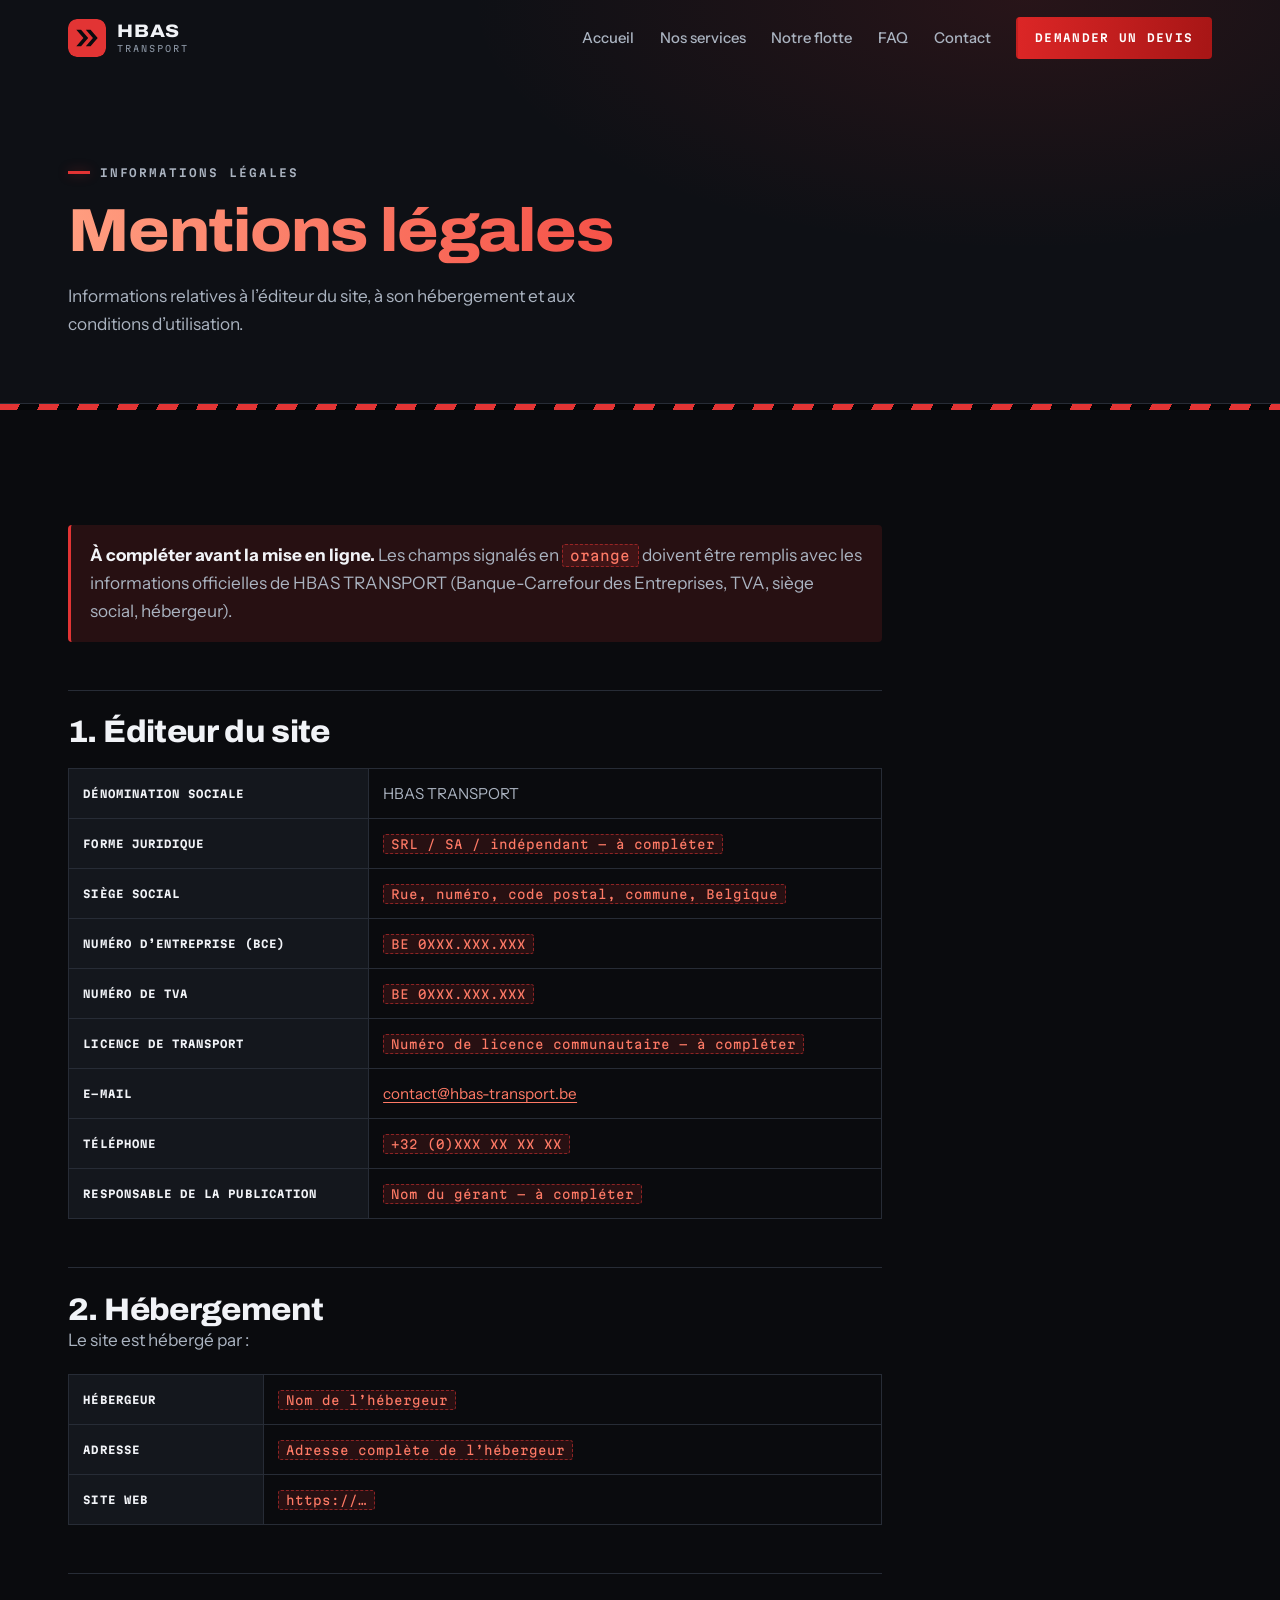
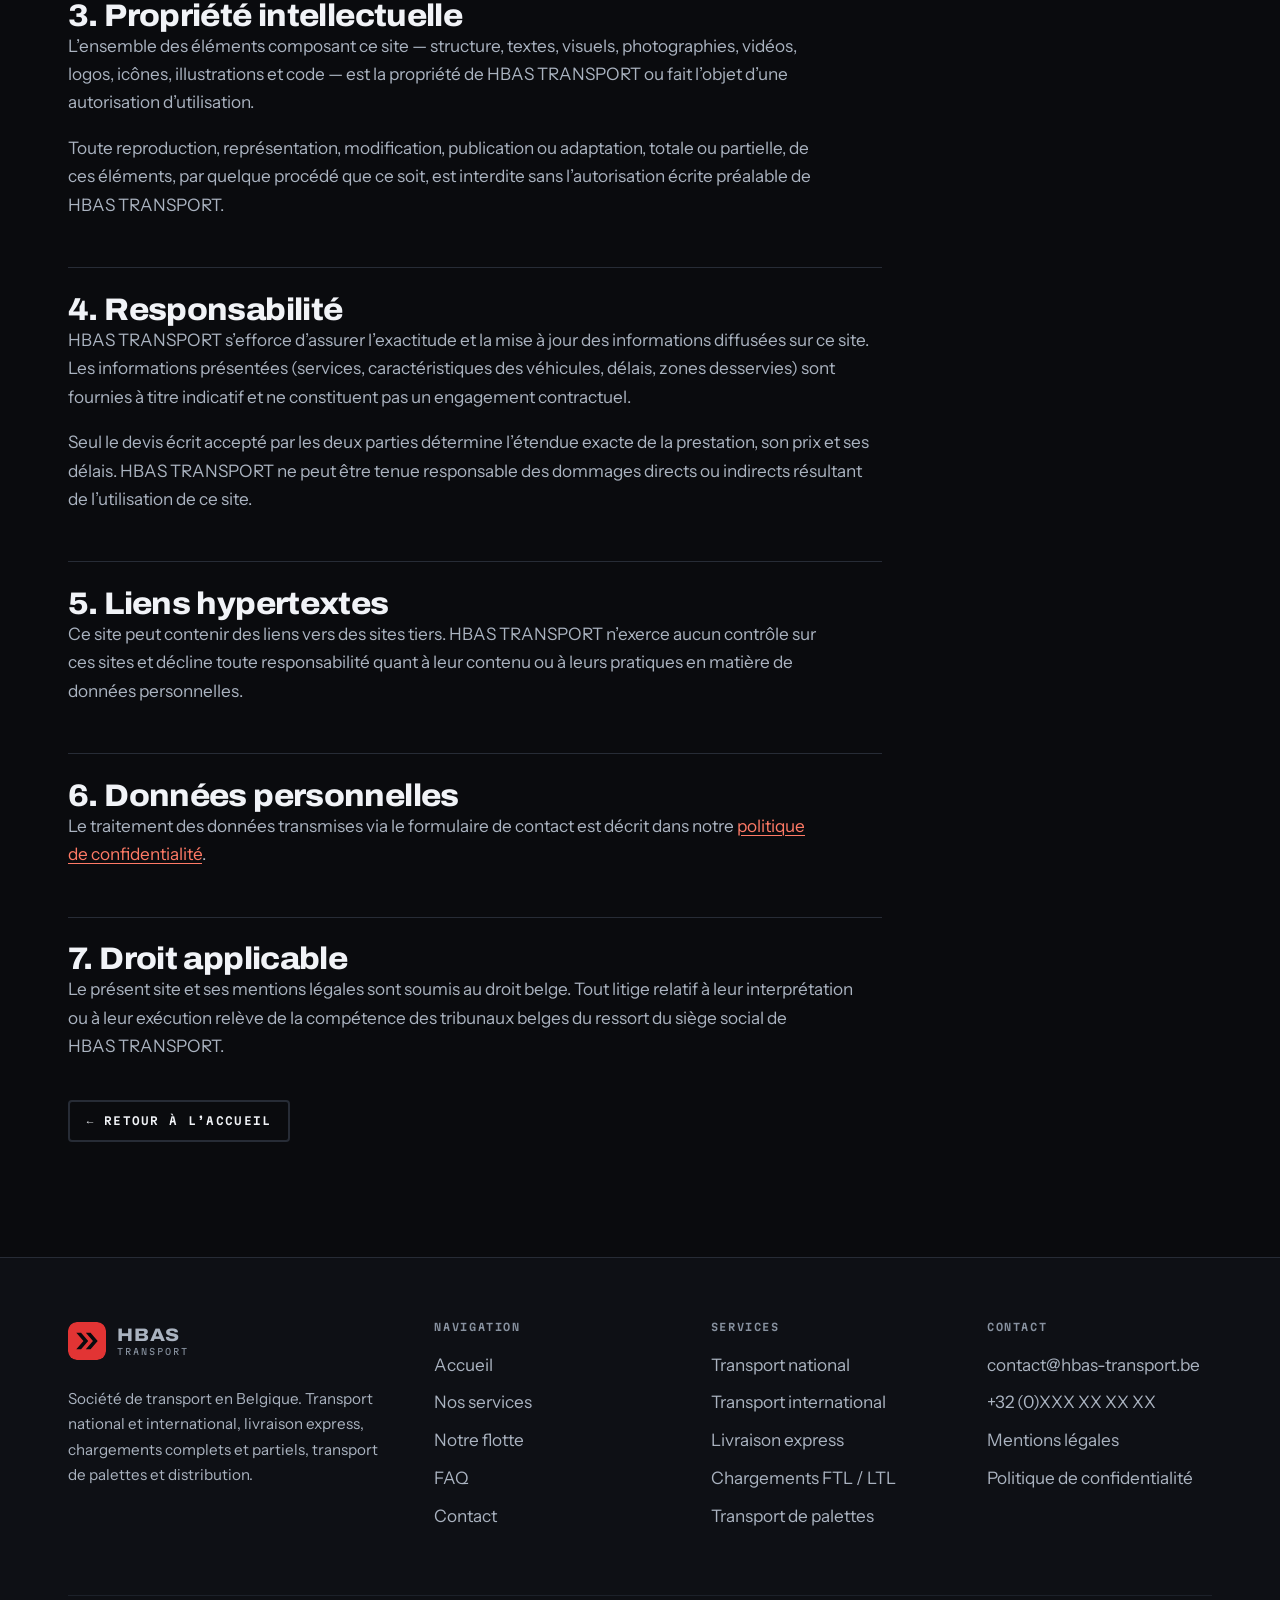
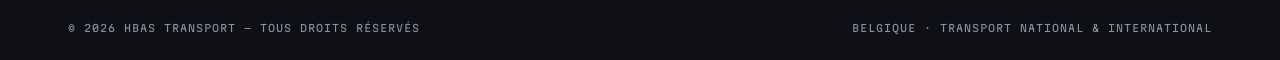
==== mentions-legales.html @ 458d953c "Passage en thème sombre avec dégradés rouges et animations enrichies Direction artistique « nuit sur" ====
<!DOCTYPE html>
<html lang="fr">
<head>
<meta charset="utf-8">
<meta name="viewport" content="width=device-width, initial-scale=1">
<title>Mentions légales — HBAS TRANSPORT</title>
<meta name="description" content="Mentions légales du site de HBAS TRANSPORT : éditeur, hébergeur, propriété intellectuelle et responsabilité.">
<meta name="robots" content="index, follow">
<link rel="canonical" href="https://www.hbas-transport.be/mentions-legales.html">
<meta name="theme-color" content="#0A0B0E">
<link rel="icon" href="assets/img/favicon.svg" type="image/svg+xml">
<link rel="preload" as="font" type="font/woff2" href="assets/fonts/archivo-latin.woff2" crossorigin>
<link rel="preload" as="font" type="font/woff2" href="assets/fonts/instrument-sans-latin.woff2" crossorigin>
<link rel="stylesheet" href="assets/css/fonts.css">
<link rel="stylesheet" href="assets/css/styles.css">
<script src="assets/js/main.js" defer></script>
</head>

<body>
<a class="skip-link" href="#main">Aller au contenu</a>

<header class="site-header is-stuck">
  <div class="shell">
    <a class="brand" href="index.html" aria-label="HBAS TRANSPORT — retour à l’accueil">
      <svg class="brand__mark" viewBox="0 0 64 64" aria-hidden="true">
        <rect width="64" height="64" rx="14" fill="#E23434"/>
        <g fill="#0A0B0E"><path d="M14 18 L26 32 L14 46 L22 46 L34 32 L22 18 Z"/><path d="M30 18 L42 32 L30 46 L38 46 L50 32 L38 18 Z"/></g>
      </svg>
      <span class="brand__txt">
        <span class="brand__name">HBAS</span>
        <span class="brand__sub">Transport</span>
      </span>
    </a>

    <button class="nav-toggle" type="button" aria-expanded="false" aria-controls="nav" aria-label="Ouvrir le menu"><span></span></button>

    <nav class="nav" id="nav" data-open="false" aria-label="Navigation principale">
      <ul class="nav__list">
        <li><a class="nav__link" href="index.html#accueil">Accueil</a></li>
        <li><a class="nav__link" href="index.html#services">Nos services</a></li>
        <li><a class="nav__link" href="index.html#flotte">Notre flotte</a></li>
        <li><a class="nav__link" href="index.html#faq">FAQ</a></li>
        <li><a class="nav__link" href="index.html#contact">Contact</a></li>
      </ul>
      <a class="btn btn--hi btn--sm" href="index.html#contact">Demander un devis</a>
    </nav>
  </div>
</header>

<main id="main">

<section class="legal-hero">
  <div class="shell">
    <p class="kicker">Informations légales</p>
    <h1 class="grad">Mentions légales</h1>
    <p>Informations relatives à l’éditeur du site, à son hébergement et aux conditions d’utilisation.</p>
  </div>
</section>

<div class="hazard hazard--thin" aria-hidden="true"></div>

<section class="section">
  <div class="shell">
    <div class="prose">

      <p class="notice">
        <strong>À compléter avant la mise en ligne.</strong> Les champs signalés en
        <span class="todo">orange</span> doivent être remplis avec les informations
        officielles de HBAS TRANSPORT (Banque-Carrefour des Entreprises, TVA, siège social,
        hébergeur).
      </p>

      <h2>1. Éditeur du site</h2>
      <table>
        <tbody>
          <tr><th>Dénomination sociale</th><td>HBAS TRANSPORT</td></tr>
          <tr><th>Forme juridique</th><td><span class="todo">SRL / SA / indépendant — à compléter</span></td></tr>
          <tr><th>Siège social</th><td><span class="todo">Rue, numéro, code postal, commune, Belgique</span></td></tr>
          <tr><th>Numéro d’entreprise (BCE)</th><td><span class="todo">BE 0XXX.XXX.XXX</span></td></tr>
          <tr><th>Numéro de TVA</th><td><span class="todo">BE 0XXX.XXX.XXX</span></td></tr>
          <tr><th>Licence de transport</th><td><span class="todo">Numéro de licence communautaire — à compléter</span></td></tr>
          <tr><th>E-mail</th><td><a href="mailto:contact@hbas-transport.be">contact@hbas-transport.be</a></td></tr>
          <tr><th>Téléphone</th><td><span class="todo">+32 (0)XXX XX XX XX</span></td></tr>
          <tr><th>Responsable de la publication</th><td><span class="todo">Nom du gérant — à compléter</span></td></tr>
        </tbody>
      </table>

      <h2>2. Hébergement</h2>
      <p>Le site est hébergé par :</p>
      <table>
        <tbody>
          <tr><th>Hébergeur</th><td><span class="todo">Nom de l’hébergeur</span></td></tr>
          <tr><th>Adresse</th><td><span class="todo">Adresse complète de l’hébergeur</span></td></tr>
          <tr><th>Site web</th><td><span class="todo">https://…</span></td></tr>
        </tbody>
      </table>

      <h2>3. Propriété intellectuelle</h2>
      <p>
        L’ensemble des éléments composant ce site — structure, textes, visuels, photographies,
        vidéos, logos, icônes, illustrations et code — est la propriété de HBAS TRANSPORT
        ou fait l’objet d’une autorisation d’utilisation.
      </p>
      <p>
        Toute reproduction, représentation, modification, publication ou adaptation, totale ou
        partielle, de ces éléments, par quelque procédé que ce soit, est interdite sans
        l’autorisation écrite préalable de HBAS TRANSPORT.
      </p>

      <h2>4. Responsabilité</h2>
      <p>
        HBAS TRANSPORT s’efforce d’assurer l’exactitude et la mise à jour des informations
        diffusées sur ce site. Les informations présentées (services, caractéristiques des
        véhicules, délais, zones desservies) sont fournies à titre indicatif et ne constituent
        pas un engagement contractuel.
      </p>
      <p>
        Seul le devis écrit accepté par les deux parties détermine l’étendue exacte de la
        prestation, son prix et ses délais. HBAS TRANSPORT ne peut être tenue responsable
        des dommages directs ou indirects résultant de l’utilisation de ce site.
      </p>

      <h2>5. Liens hypertextes</h2>
      <p>
        Ce site peut contenir des liens vers des sites tiers. HBAS TRANSPORT n’exerce aucun
        contrôle sur ces sites et décline toute responsabilité quant à leur contenu ou à leurs
        pratiques en matière de données personnelles.
      </p>

      <h2>6. Données personnelles</h2>
      <p>
        Le traitement des données transmises via le formulaire de contact est décrit dans notre
        <a href="politique-confidentialite.html">politique de confidentialité</a>.
      </p>

      <h2>7. Droit applicable</h2>
      <p>
        Le présent site et ses mentions légales sont soumis au droit belge. Tout litige relatif
        à leur interprétation ou à leur exécution relève de la compétence des tribunaux belges
        du ressort du siège social de HBAS TRANSPORT.
      </p>

      <p style="margin-top:2.5rem">
        <a class="btn btn--ghost btn--sm" href="index.html">← Retour à l’accueil</a>
      </p>

    </div>
  </div>
</section>

</main>

<footer class="site-footer">
  <div class="shell">
    <div class="footer-grid">
      <div class="footer__about">
        <a class="brand" href="index.html" aria-label="HBAS TRANSPORT — retour à l’accueil">
          <svg class="brand__mark" viewBox="0 0 64 64" aria-hidden="true">
            <rect width="64" height="64" rx="14" fill="#E23434"/>
            <g fill="#0A0B0E"><path d="M14 18 L26 32 L14 46 L22 46 L34 32 L22 18 Z"/><path d="M30 18 L42 32 L30 46 L38 46 L50 32 L38 18 Z"/></g>
          </svg>
          <span class="brand__txt"><span class="brand__name">HBAS</span><span class="brand__sub">Transport</span></span>
        </a>
        <p>Société de transport en Belgique. Transport national et international, livraison express, chargements complets et partiels, transport de palettes et distribution.</p>
      </div>
      <nav aria-label="Navigation du site">
        <h3>Navigation</h3>
        <ul>
          <li><a href="index.html#accueil">Accueil</a></li>
          <li><a href="index.html#services">Nos services</a></li>
          <li><a href="index.html#flotte">Notre flotte</a></li>
          <li><a href="index.html#faq">FAQ</a></li>
          <li><a href="index.html#contact">Contact</a></li>
        </ul>
      </nav>
      <nav aria-label="Nos services">
        <h3>Services</h3>
        <ul>
          <li><a href="index.html#services">Transport national</a></li>
          <li><a href="index.html#services">Transport international</a></li>
          <li><a href="index.html#services">Livraison express</a></li>
          <li><a href="index.html#services">Chargements FTL / LTL</a></li>
          <li><a href="index.html#services">Transport de palettes</a></li>
        </ul>
      </nav>
      <div>
        <h3>Contact</h3>
        <ul>
          <li><a href="mailto:contact@hbas-transport.be">contact@hbas-transport.be</a></li>
          <li><a href="tel:+32000000000">+32 (0)XXX XX XX XX</a></li>
          <li><a href="mentions-legales.html">Mentions légales</a></li>
          <li><a href="politique-confidentialite.html">Politique de confidentialité</a></li>
        </ul>
      </div>
    </div>
    <div class="footer-bottom">
      <span>© <span data-year>2026</span> HBAS TRANSPORT — Tous droits réservés</span>
      <span>Belgique · Transport national &amp; international</span>
    </div>
  </div>
</footer>

<button class="to-top" type="button" aria-label="Revenir en haut de la page">
  <svg viewBox="0 0 24 24" fill="none" stroke="currentColor" stroke-width="2.4" stroke-linecap="round" stroke-linejoin="round" aria-hidden="true"><path d="M12 19V5M6 11l6-6 6 6"/></svg>
</button>

</body>
</html>
---- assets/css/fonts.css ----
/* =====================================================================
   HBAS TRANSPORT — Polices auto-hébergées
   Archivo, Instrument Sans et Martian Mono (SIL Open Font License 1.1).
   Auto-hébergées plutôt que servies par le CDN Google Fonts :
   meilleure performance (aucune requête tierce) et conformité RGPD
   (aucune adresse IP de visiteur transmise à un tiers).
   Sous-ensembles : latin + latin-ext.
   ===================================================================== */

/* Archivo — latin-ext */
@font-face {
  font-family: 'Archivo';
  font-style: normal;
  font-weight: 400 900;
  font-stretch: 62% 125%;
  font-display: swap;
  src: url(../fonts/archivo-latin-ext.woff2) format('woff2');
  unicode-range: U+0100-02BA, U+02BD-02C5, U+02C7-02CC, U+02CE-02D7, U+02DD-02FF, U+0304, U+0308, U+0329, U+1D00-1DBF, U+1E00-1E9F, U+1EF2-1EFF, U+2020, U+20A0-20AB, U+20AD-20C0, U+2113, U+2C60-2C7F, U+A720-A7FF;
}

/* Archivo — latin */
@font-face {
  font-family: 'Archivo';
  font-style: normal;
  font-weight: 400 900;
  font-stretch: 62% 125%;
  font-display: swap;
  src: url(../fonts/archivo-latin.woff2) format('woff2');
  unicode-range: U+0000-00FF, U+0131, U+0152-0153, U+02BB-02BC, U+02C6, U+02DA, U+02DC, U+0304, U+0308, U+0329, U+2000-206F, U+20AC, U+2122, U+2191, U+2193, U+2212, U+2215, U+FEFF, U+FFFD;
}

/* Instrument Sans — latin-ext */
@font-face {
  font-family: 'Instrument Sans';
  font-style: normal;
  font-weight: 400 700;
  font-stretch: 100%;
  font-display: swap;
  src: url(../fonts/instrument-sans-latin-ext.woff2) format('woff2');
  unicode-range: U+0100-02BA, U+02BD-02C5, U+02C7-02CC, U+02CE-02D7, U+02DD-02FF, U+0304, U+0308, U+0329, U+1D00-1DBF, U+1E00-1E9F, U+1EF2-1EFF, U+2020, U+20A0-20AB, U+20AD-20C0, U+2113, U+2C60-2C7F, U+A720-A7FF;
}

/* Instrument Sans — latin */
@font-face {
  font-family: 'Instrument Sans';
  font-style: normal;
  font-weight: 400 700;
  font-stretch: 100%;
  font-display: swap;
  src: url(../fonts/instrument-sans-latin.woff2) format('woff2');
  unicode-range: U+0000-00FF, U+0131, U+0152-0153, U+02BB-02BC, U+02C6, U+02DA, U+02DC, U+0304, U+0308, U+0329, U+2000-206F, U+20AC, U+2122, U+2191, U+2193, U+2212, U+2215, U+FEFF, U+FFFD;
}

/* Martian Mono — latin-ext */
@font-face {
  font-family: 'Martian Mono';
  font-style: normal;
  font-weight: 400 700;
  font-stretch: 100%;
  font-display: swap;
  src: url(../fonts/martian-mono-latin-ext.woff2) format('woff2');
  unicode-range: U+0100-02BA, U+02BD-02C5, U+02C7-02CC, U+02CE-02D7, U+02DD-02FF, U+0304, U+0308, U+0329, U+1D00-1DBF, U+1E00-1E9F, U+1EF2-1EFF, U+2020, U+20A0-20AB, U+20AD-20C0, U+2113, U+2C60-2C7F, U+A720-A7FF;
}

/* Martian Mono — latin */
@font-face {
  font-family: 'Martian Mono';
  font-style: normal;
  font-weight: 400 700;
  font-stretch: 100%;
  font-display: swap;
  src: url(../fonts/martian-mono-latin.woff2) format('woff2');
  unicode-range: U+0000-00FF, U+0131, U+0152-0153, U+02BB-02BC, U+02C6, U+02DA, U+02DC, U+0304, U+0308, U+0329, U+2000-206F, U+20AC, U+2122, U+2191, U+2193, U+2212, U+2215, U+FEFF, U+FFFD;
}
---- assets/css/styles.css ----
/* =====================================================================
   HBAS TRANSPORT — Feuille de style principale
   Direction artistique : « nuit sur l'autoroute ».
   Asphalte profond, dégradés rouges de feux arrière, chevrons de marquage
   (ECE-70) comme motif signature, halos discrets.
   ===================================================================== */

/* ---------------------------------------------------------------
   1. Tokens
   --------------------------------------------------------------- */
:root {
  color-scheme: dark;

  /* Surfaces — du plus profond au plus élevé */
  --deep:      #050608;   /* bandeaux les plus sombres (ticker, processus) */
  --bg:        #0A0B0E;   /* fond de page */
  --bg-alt:    #0E1015;   /* section alternée */
  --surface:   #14171D;   /* cartes */
  --surface-2: #1B1F27;   /* survol / élévation */

  /* Traits */
  --line:   #272C36;
  --line-2: #1C212A;

  /* Texte — vérifié ≥ 4,5:1 sur toutes les surfaces ci-dessus */
  --txt:   #F1F3F7;
  --txt-2: #AAB3C0;
  --txt-3: #8892A0;

  /* Rouge — accent principal */
  --red:      #E23434;   /* surfaces et graphismes */
  --red-lt:   #FF7A66;   /* variante lisible pour le texte sur fond sombre */
  --red-dp:   #8E1414;   /* extrémité sombre des dégradés */
  --red-soft: rgba(226, 52, 52, .13);
  --red-glow: rgba(226, 52, 52, .35);
  --ok:       #34D399;

  /* Dégradé signature — pour du TEXTE sur fond sombre.
     Chaque teinte reste ≥ 4,5:1 sur --bg, --bg-alt et --surface. */
  --grad: linear-gradient(96deg, #FF9E80 0%, #F4463F 38%, #E23434 62%, #FF6A50 100%);
  /* Dégradé de SURFACE — pour un libellé blanc posé dessus.
     Volontairement plus sombre : du blanc sur #FF9E80 ne dépasserait pas 2:1. */
  --grad-fill: linear-gradient(96deg, #DC2626 0%, #A81616 55%, #C42020 100%);
  --grad-line: linear-gradient(90deg, transparent, var(--red), transparent);

  /* Typographie */
  --display: "Archivo", "Arial Narrow", "Helvetica Neue", sans-serif;
  --body:    "Instrument Sans", "Segoe UI", Helvetica, Arial, sans-serif;
  --mono:    "Martian Mono", ui-monospace, "SFMono-Regular", Menlo, monospace;

  /* Rythme */
  --gutter: clamp(1.15rem, 4vw, 3rem);
  --maxw:   1240px;
  --radius: 4px;
  --radius-lg: 10px;

  /* Ombres — en thème sombre, l'ombre porte moins que le halo */
  --shadow-sm: 0 1px 2px rgba(0,0,0,.5), 0 2px 10px rgba(0,0,0,.35);
  --shadow-md: 0 2px 6px rgba(0,0,0,.55), 0 14px 36px rgba(0,0,0,.45);
  --shadow-lg: 0 6px 14px rgba(0,0,0,.6), 0 30px 70px rgba(0,0,0,.55);
  --glow:      0 0 0 1px rgba(226,52,52,.35), 0 10px 40px -8px var(--red-glow);

  /* Motion */
  --ease: cubic-bezier(.22,.61,.36,1);
  --ease-out: cubic-bezier(.16,1,.3,1);

  /* Échelle z-index */
  --z-header: 100;
  --z-top: 90;
  --z-skip: 200;
}

/* ---------------------------------------------------------------
   2. Reset & base
   --------------------------------------------------------------- */
*, *::before, *::after { box-sizing: border-box; }

html {
  -webkit-text-size-adjust: 100%;
  scroll-behavior: smooth;
  scroll-padding-top: 92px;
}

body {
  margin: 0;
  background: var(--bg);
  color: var(--txt);
  font-family: var(--body);
  font-size: clamp(1rem, .96rem + .2vw, 1.075rem);
  line-height: 1.65;
  font-optical-sizing: auto;
  -webkit-font-smoothing: antialiased;
  text-rendering: optimizeLegibility;
  overflow-x: hidden;
}

img, svg, video { max-width: 100%; display: block; }
button, input, select, textarea { font: inherit; color: inherit; }

h1, h2, h3, h4 {
  font-family: var(--display);
  font-weight: 800;
  line-height: 1.03;
  letter-spacing: -.02em;
  margin: 0;
  text-wrap: balance;
}

p { margin: 0 0 1em; text-wrap: pretty; }
p:last-child { margin-bottom: 0; }

a { color: var(--red-lt); text-decoration-thickness: 1px; text-underline-offset: 3px; }
a:hover { color: #FFA694; }

::selection { background: var(--red); color: #fff; }

:focus-visible {
  outline: 3px solid var(--red-lt);
  outline-offset: 3px;
  border-radius: 2px;
}

.skip-link {
  position: absolute; left: 50%; top: 0; transform: translate(-50%, -110%);
  z-index: var(--z-skip); background: #B01818; color: #fff;
  padding: .7rem 1.2rem; border-radius: 0 0 var(--radius) var(--radius);
  font-family: var(--mono); font-size: .72rem; letter-spacing: .1em; text-transform: uppercase;
  text-decoration: none; transition: transform .2s var(--ease);
}
.skip-link:focus { transform: translate(-50%, 0); color: #fff; }

/* ---------------------------------------------------------------
   3. Texte en dégradé rouge
   Le repli `color` s'applique si `background-clip: text` n'est pas
   supporté — le texte reste alors lisible en rouge plein.
   --------------------------------------------------------------- */
.grad { color: var(--red-lt); }

@supports ((-webkit-background-clip: text) or (background-clip: text)) {
  .grad {
    /* 145 % : assez large pour que le balayage anime, assez serré pour que
       la transition pêche → rouge se lise dans un seul titre. */
    background-image: var(--grad);
    background-size: 145% 100%;
    background-position: 0% 0;
    -webkit-background-clip: text;
            background-clip: text;
    color: transparent;
    -webkit-text-fill-color: transparent;
    /* évite que les jambages soient rognés par le masque */
    padding-bottom: .06em;
  }
}

/* Un seul élément anime son dégradé par vue : le titre du bandeau. */
@keyframes gradSweep {
  0%   { background-position: 0% 0; }
  100% { background-position: 100% 0; }
}

/* ---------------------------------------------------------------
   4. Primitives de mise en page
   --------------------------------------------------------------- */
.shell {
  width: 100%;
  max-width: var(--maxw);
  margin-inline: auto;
  padding-inline: var(--gutter);
}

/* `overflow-x: clip` confine les décalages horizontaux des animations de
   révélation : sans lui, un bloc encore décalé de 24 px élargit le document.
   Contrairement à `hidden`, `clip` ne crée pas de conteneur de défilement. */
.section { padding-block: clamp(4.5rem, 9vw, 8.5rem); position: relative; overflow-x: clip; }
.section--tight { padding-block: clamp(3.5rem, 6vw, 5.5rem); }

.section--paper2 { background: var(--bg-alt); }

.section--cool {
  background:
    radial-gradient(90% 70% at 85% 8%, rgba(226,52,52,.09) 0%, rgba(226,52,52,0) 60%),
    linear-gradient(178deg, var(--bg-alt), var(--bg));
}

/* Bandeau le plus profond, avec un halo rouge rasant */
.section--ink {
  background:
    radial-gradient(80% 60% at 12% 0%, rgba(226,52,52,.13) 0%, rgba(226,52,52,0) 62%),
    var(--deep);
  color: var(--txt);
}

.rule { border: 0; border-top: 1px solid var(--line); margin: 0; }

/* Bandeau de chevrons — motif signature (marquage arrière poids lourds) */
.hazard {
  height: 12px;
  background:
    repeating-linear-gradient(115deg,
      var(--red) 0 18px,
      var(--deep) 18px 36px);
}
.hazard--thin { height: 6px; }
.hazard--light {
  background: repeating-linear-gradient(115deg,
    var(--red) 0 16px,
    #2A303A 16px 32px);
}

/* En-tête de section */
.kicker {
  display: inline-flex; align-items: center; gap: .6rem;
  font-family: var(--mono);
  font-size: .68rem;
  font-weight: 600;
  letter-spacing: .18em;
  text-transform: uppercase;
  color: var(--red-lt);
  margin-bottom: 1.1rem;
}
.kicker::before {
  content: ""; width: 22px; height: 3px; flex: none;
  background: var(--red);
  box-shadow: 0 0 12px var(--red-glow);
}

.s-head { max-width: 66ch; margin-bottom: clamp(2.5rem, 5vw, 4rem); }
.s-head h2 {
  font-size: clamp(2.1rem, 1.2rem + 3.6vw, 4.1rem);
  font-stretch: 108%;
}
.s-head p {
  margin-top: 1.15rem;
  font-size: clamp(1.02rem, .98rem + .3vw, 1.2rem);
  color: var(--txt-2);
  max-width: 58ch;
}

.s-head--split {
  display: grid; gap: 1.5rem clamp(2rem, 5vw, 5rem);
  grid-template-columns: minmax(0,1.25fr) minmax(0,1fr);
  align-items: end; max-width: none;
}
@media (max-width: 860px) { .s-head--split { grid-template-columns: 1fr; align-items: start; } }

/* ---------------------------------------------------------------
   5. Boutons
   --------------------------------------------------------------- */
.btn {
  --btn-bg: var(--surface-2);
  --btn-fg: var(--txt);
  --btn-bd: var(--line);
  position: relative;
  display: inline-flex; align-items: center; justify-content: center; gap: .6rem;
  padding: .95rem 1.6rem;
  min-height: 46px;
  background: var(--btn-bg); color: var(--btn-fg);
  border: 2px solid var(--btn-bd);
  border-radius: var(--radius);
  font-family: var(--mono);
  font-size: .76rem; font-weight: 600;
  letter-spacing: .12em; text-transform: uppercase;
  text-decoration: none;
  cursor: pointer;
  transition: transform .22s var(--ease), box-shadow .22s var(--ease),
              background-color .2s var(--ease), color .2s var(--ease), border-color .2s var(--ease);
  white-space: nowrap;
}
.btn:hover { transform: translateY(-2px); color: var(--btn-fg); }
.btn:active { transform: translateY(0); }

/* Bouton principal : dégradé rouge + halo au survol */
.btn--hi {
  --btn-fg: #fff;
  --btn-bd: transparent;
  background-image: var(--grad-fill);
  background-size: 180% 100%;
  background-position: 0 0;
  transition: transform .22s var(--ease), box-shadow .3s var(--ease),
              background-position .5s var(--ease);
}
.btn--hi:hover {
  background-position: 100% 0;
  box-shadow: 0 8px 30px -6px var(--red-glow);
}

.btn--ghost { --btn-bg: transparent; --btn-fg: var(--txt); --btn-bd: var(--line); }
.btn--ghost:hover { --btn-bg: var(--surface-2); --btn-bd: var(--red); }

.btn--light { --btn-bg: rgba(255,255,255,.06); --btn-fg: var(--txt); --btn-bd: rgba(255,255,255,.22); backdrop-filter: blur(8px); }
.btn--light:hover { --btn-bg: rgba(255,255,255,.12); --btn-bd: var(--red); }

.btn--sm { padding: .62rem 1.05rem; font-size: .68rem; min-height: 40px; }
.btn--block { width: 100%; }

.btn .arw { transition: transform .25s var(--ease); }
.btn:hover .arw { transform: translateX(4px); }

/* ---------------------------------------------------------------
   6. En-tête / navigation
   --------------------------------------------------------------- */
.site-header {
  position: fixed; inset: 0 0 auto 0; z-index: var(--z-header);
  transition: background-color .3s var(--ease), box-shadow .3s var(--ease), border-color .3s var(--ease);
  border-bottom: 1px solid transparent;
}
.site-header .shell {
  display: flex; align-items: center; gap: 1.5rem;
  min-height: 76px;
  transition: min-height .3s var(--ease);
}
.site-header.is-stuck {
  background: rgba(10,11,14,.82);
  backdrop-filter: saturate(160%) blur(14px);
  -webkit-backdrop-filter: saturate(160%) blur(14px);
  border-bottom-color: var(--line);
  box-shadow: 0 1px 24px rgba(0,0,0,.5);
}
.site-header.is-stuck .shell { min-height: 66px; }

.brand {
  display: inline-flex; align-items: center; gap: .7rem;
  text-decoration: none; color: var(--txt); flex: none;
}
.brand:hover { color: var(--txt); }
.brand__mark { width: 38px; height: 38px; border-radius: 9px; flex: none; }
.brand__txt { display: grid; line-height: 1; }
.brand__name {
  font-family: var(--display); font-weight: 800; font-size: 1.13rem;
  letter-spacing: .04em; font-stretch: 112%;
}
.brand__sub {
  font-family: var(--mono); font-size: .55rem; letter-spacing: .22em;
  text-transform: uppercase; color: var(--txt-3); margin-top: .28rem;
}

.nav { margin-left: auto; display: flex; align-items: center; gap: clamp(1rem, 2vw, 2rem); }
.nav__list { display: flex; align-items: center; gap: clamp(1rem, 2vw, 1.9rem); list-style: none; margin: 0; padding: 0; }
.nav__link {
  position: relative; text-decoration: none; color: var(--txt-2);
  font-size: .93rem; font-weight: 500; padding-block: .4rem;
  transition: color .2s var(--ease);
}
.nav__link::after {
  content: ""; position: absolute; left: 0; right: 100%; bottom: 0; height: 2px;
  background: var(--grad-fill); transition: right .3s var(--ease);
}
.nav__link:hover, .nav__link[aria-current="true"] { color: var(--txt); }
.nav__link:hover::after, .nav__link[aria-current="true"]::after { right: 0; }

.nav-toggle {
  display: none; margin-left: auto;
  width: 46px; height: 46px; padding: 0;
  background: var(--surface); border: 2px solid var(--line); border-radius: var(--radius);
  cursor: pointer; align-items: center; justify-content: center;
  transition: border-color .2s var(--ease);
}
.nav-toggle:hover { border-color: var(--red); }
.nav-toggle span, .nav-toggle span::before, .nav-toggle span::after {
  content: ""; display: block; width: 20px; height: 2px; background: var(--txt);
  transition: transform .3s var(--ease), opacity .2s var(--ease);
}
.nav-toggle span { position: relative; }
.nav-toggle span::before { position: absolute; top: -6px; }
.nav-toggle span::after  { position: absolute; top: 6px; }
.nav-toggle[aria-expanded="true"] span { background: transparent; }
.nav-toggle[aria-expanded="true"] span::before { transform: translateY(6px) rotate(45deg); }
.nav-toggle[aria-expanded="true"] span::after  { transform: translateY(-6px) rotate(-45deg); }

@media (max-width: 940px) {
  .nav-toggle { display: inline-flex; }
  .nav {
    position: fixed; inset: 76px 0 auto 0;
    background: var(--bg-alt);
    border-bottom: 1px solid var(--line);
    box-shadow: var(--shadow-lg);
    flex-direction: column; align-items: stretch; gap: 0;
    padding: .5rem var(--gutter) 1.6rem;
    margin-left: 0;
    clip-path: inset(0 0 100% 0);
    transition: clip-path .38s var(--ease);
    max-height: calc(100dvh - 76px); overflow-y: auto;
  }
  .nav[data-open="true"] { clip-path: inset(0 0 0 0); }
  .nav__list { flex-direction: column; align-items: stretch; gap: 0; }
  .nav__list li { border-bottom: 1px solid var(--line-2); }
  .nav__link { display: block; padding: 1rem 0; font-size: 1.08rem; }
  .nav__link::after { display: none; }
  .nav .btn { margin-top: 1.2rem; }
}

/* ---------------------------------------------------------------
   7. Hero
   --------------------------------------------------------------- */
.hero {
  position: relative;
  min-height: min(94svh, 900px);
  display: flex; flex-direction: column;
  padding-top: 132px;
  overflow: hidden;
  isolation: isolate;
}
.hero__media { position: absolute; inset: 0; z-index: -2; }
.hero__media video, .hero__media img {
  width: 100%; height: 100%; object-fit: cover; object-position: center 58%;
}
.hero__scrim {
  position: absolute; inset: 0; z-index: -1;
  background:
    linear-gradient(180deg, rgba(10,11,14,.94) 0%, rgba(10,11,14,.62) 26%, rgba(10,11,14,.35) 48%, rgba(10,11,14,.82) 82%, var(--bg) 100%),
    linear-gradient(100deg, rgba(10,11,14,.94) 0%, rgba(10,11,14,.55) 46%, rgba(10,11,14,.1) 78%),
    radial-gradient(60% 50% at 78% 62%, rgba(226,52,52,.16) 0%, rgba(226,52,52,0) 70%);
}

/* `margin-top:auto` plutôt que `justify-content:flex-end` : le contenu reste
   ancré en bas, mais déborde vers le bas — jamais vers le haut hors écran —
   lorsqu'il dépasse la hauteur de la fenêtre. */
.hero__inner { margin-top: auto; padding-bottom: clamp(2.5rem, 5vw, 4.5rem); }

.hero__tag {
  display: inline-flex; align-items: center; gap: .55rem;
  background: rgba(20,23,29,.75);
  border: 1px solid var(--line);
  backdrop-filter: blur(8px);
  padding: .5rem .9rem; border-radius: 100px;
  font-family: var(--mono); font-size: .66rem; font-weight: 600;
  letter-spacing: .16em; text-transform: uppercase; color: var(--txt-2);
  margin-bottom: clamp(1.3rem, 3vw, 2rem);
}
.hero__tag .dot {
  width: 7px; height: 7px; border-radius: 50%; background: var(--ok); flex: none;
  box-shadow: 0 0 0 3px rgba(52,211,153,.18);
  animation: pulse 2.6s var(--ease) infinite;
}
@keyframes pulse {
  0%, 100% { box-shadow: 0 0 0 3px rgba(52,211,153,.18); }
  50%      { box-shadow: 0 0 0 6px rgba(52,211,153,.05); }
}

/* Le palier bas est calé pour que « TRANSPORT » — le mot le plus long —
   tienne dans la gouttière sur un écran de 320 px sans être tronqué. */
.hero h1 {
  font-size: clamp(2.25rem, .2rem + 9.6vw, 8.2rem);
  font-stretch: 116%;
  letter-spacing: -.035em;
  line-height: .92;
  margin-bottom: clamp(1.1rem, 2.4vw, 1.8rem);
}
.hero h1 .l2 {
  display: block;
  animation: gradSweep 9s var(--ease) infinite alternate;
}

.hero__sub {
  font-size: clamp(1.1rem, 1rem + .7vw, 1.6rem);
  line-height: 1.42;
  color: var(--txt-2);
  max-width: 30ch;
  font-weight: 500;
  margin-bottom: clamp(1.8rem, 3.5vw, 2.6rem);
}

.hero__cta { display: flex; flex-wrap: wrap; gap: .85rem; }

/* Barre de repères sous le hero */
.hero__facts {
  display: grid; grid-template-columns: repeat(4, 1fr);
  border-top: 1px solid var(--line);
  margin-top: clamp(2.6rem, 5vw, 4rem);
}
.hero__facts div {
  padding: 1.15rem 1.3rem 0 0;
  border-right: 1px solid var(--line);
}
.hero__facts div:last-child { border-right: 0; }
.hero__facts dt {
  font-family: var(--mono); font-size: .62rem; letter-spacing: .16em;
  text-transform: uppercase; color: var(--txt-3); margin-bottom: .45rem;
}
.hero__facts dd {
  margin: 0; font-family: var(--display); font-weight: 800;
  font-size: clamp(1.15rem, .9rem + .8vw, 1.7rem); font-stretch: 105%;
  letter-spacing: -.01em; color: var(--txt);
}
@media (max-width: 760px) {
  .hero__facts { grid-template-columns: repeat(2, 1fr); gap: 0 1rem; }
  .hero__facts div:nth-child(2) { border-right: 0; }
  .hero__facts div:nth-child(-n+2) { padding-bottom: 1.15rem; border-bottom: 1px solid var(--line); }
}
@media (max-width: 760px) { .hero { min-height: auto; padding-top: 116px; } }

/* Sur mobile, les deux appels à l'action occupent toute la largeur :
   cibles tactiles plus généreuses et alignement net. */
@media (max-width: 560px) {
  .hero__cta .btn { flex: 1 1 100%; }
  .hero__tag { font-size: .6rem; letter-spacing: .12em; padding: .45rem .8rem; }
}

/* ---------------------------------------------------------------
   8. Bandeau défilant (services)
   --------------------------------------------------------------- */
.ticker {
  background: var(--deep); color: var(--txt-2);
  overflow: hidden; position: relative;
  padding-block: .95rem;
  border-block: 1px solid var(--line-2);
}
.ticker__track {
  display: flex; width: max-content;
  animation: slide 46s linear infinite;
}
.ticker:hover .ticker__track { animation-play-state: paused; }
.ticker__group { display: flex; align-items: center; flex: none; }
.ticker span {
  font-family: var(--mono); font-size: .76rem; font-weight: 500;
  letter-spacing: .14em; text-transform: uppercase;
  padding-inline: 1.5rem; white-space: nowrap;
  display: inline-flex; align-items: center; gap: 1.5rem;
}
.ticker span::after {
  content: ""; width: 7px; height: 7px; background: var(--red);
  transform: rotate(45deg); flex: none;
}
@keyframes slide { to { transform: translateX(-50%); } }

/* ---------------------------------------------------------------
   9. Présentation
   --------------------------------------------------------------- */
.intro {
  display: grid; gap: clamp(2.5rem, 5vw, 5rem);
  grid-template-columns: minmax(0, 1.15fr) minmax(0, .85fr);
  align-items: start;
}
@media (max-width: 940px) { .intro { grid-template-columns: 1fr; } }

.intro__lead {
  font-size: clamp(1.25rem, 1.05rem + 1vw, 1.85rem);
  line-height: 1.42; font-weight: 500; letter-spacing: -.01em;
  color: var(--txt); margin-bottom: 1.6rem;
}
.intro__body { color: var(--txt-2); max-width: 56ch; }

.pillars { list-style: none; margin: 2.2rem 0 0; padding: 0; display: grid; gap: .1rem; }
.pillars li {
  display: flex; align-items: center; gap: 1rem;
  padding: 1rem 0; border-top: 1px solid var(--line-2);
  font-weight: 500;
}
.pillars li:last-child { border-bottom: 1px solid var(--line-2); }
.pillars svg { width: 20px; height: 20px; color: var(--red-lt); flex: none; }

.stats {
  background: linear-gradient(165deg, var(--surface-2), var(--surface));
  color: var(--txt);
  padding: clamp(1.8rem, 3vw, 2.6rem);
  border: 1px solid var(--line);
  border-radius: var(--radius-lg);
  position: relative; overflow: hidden;
  box-shadow: var(--shadow-lg);
}
.stats::before {
  content: ""; position: absolute; inset: 0 0 auto 0; height: 8px;
  background: repeating-linear-gradient(115deg, var(--red) 0 14px, transparent 14px 28px);
}
.stats dl { margin: 0; display: grid; gap: 1.6rem; padding-top: .9rem; }
.stats dt {
  font-family: var(--mono); font-size: .63rem; letter-spacing: .16em;
  text-transform: uppercase; color: var(--txt-3); margin-bottom: .3rem;
}
.stats dd {
  margin: 0; font-family: var(--display); font-weight: 800; font-stretch: 108%;
  font-size: clamp(1.9rem, 1.4rem + 1.6vw, 2.7rem); line-height: 1; letter-spacing: -.02em;
}
.stats dd small {
  display: block; font-family: var(--body); font-size: .88rem; font-weight: 400;
  letter-spacing: 0; color: var(--txt-2); margin-top: .45rem; line-height: 1.5;
  -webkit-text-fill-color: var(--txt-2);   /* n'hérite pas du masque du dégradé */
}

/* ---------------------------------------------------------------
   10. Services
   9 services : 3 × 3 sur grand écran, 2 colonnes en tablette, 1 en mobile.
   Une grille `auto-fit` laisserait des cellules vides sur la dernière ligne.
   --------------------------------------------------------------- */
.svc-grid {
  display: grid; gap: 1px;
  grid-template-columns: repeat(3, minmax(0, 1fr));
  background: var(--line-2);
  border: 1px solid var(--line-2);
  border-radius: var(--radius-lg);
  overflow: hidden;
}
@media (max-width: 900px) { .svc-grid { grid-template-columns: repeat(2, minmax(0, 1fr)); } }
@media (max-width: 560px) { .svc-grid { grid-template-columns: 1fr; } }

.svc {
  background: var(--surface);
  padding: clamp(1.6rem, 2.4vw, 2.2rem);
  display: flex; flex-direction: column; gap: .9rem;
  position: relative;
  transition: background-color .3s var(--ease);
}
.svc::after {
  content: ""; position: absolute; left: 0; bottom: 0; width: 100%; height: 3px;
  background: var(--grad-fill); transform: scaleX(0); transform-origin: left;
  transition: transform .4s var(--ease);
}
.svc:hover { background: var(--surface-2); }
.svc:hover::after { transform: scaleX(1); }
.svc__ico {
  width: 46px; height: 46px; border-radius: var(--radius);
  background: var(--red-soft); color: var(--red-lt);
  display: grid; place-items: center; flex: none;
  transition: background-color .3s var(--ease), color .3s var(--ease), box-shadow .3s var(--ease);
}
.svc__ico svg { width: 24px; height: 24px; }
.svc:hover .svc__ico {
  background: var(--red); color: #fff;
  box-shadow: 0 6px 22px -6px var(--red-glow);
}
.svc h3 { font-size: 1.22rem; font-stretch: 104%; letter-spacing: -.015em; }
.svc p { color: var(--txt-2); font-size: .96rem; }

/* ---------------------------------------------------------------
   11. Flotte
   --------------------------------------------------------------- */
.fleet { display: grid; gap: clamp(2rem, 4vw, 3.5rem); }

.rig {
  display: grid; gap: 0;
  grid-template-columns: minmax(0, 1.05fr) minmax(0, .95fr);
  background: var(--surface);
  border: 1px solid var(--line);
  border-radius: var(--radius-lg);
  overflow: hidden;
  box-shadow: var(--shadow-sm);
  transition: box-shadow .35s var(--ease), transform .35s var(--ease), border-color .35s var(--ease);
}
.rig:hover {
  box-shadow: var(--shadow-lg), 0 0 40px -18px var(--red-glow);
  transform: translateY(-3px);
  border-color: rgba(226,52,52,.4);
}
.rig:nth-child(even) .rig__media { order: 2; }

.rig__media { position: relative; background: var(--deep); }
.rig__media img { width: 100%; height: 100%; object-fit: cover; min-height: 260px; }
.rig__badge {
  position: absolute; top: 1.1rem; left: 1.1rem;
  background: rgba(5,6,8,.82); color: var(--txt);
  border: 1px solid var(--line);
  backdrop-filter: blur(6px);
  font-family: var(--mono); font-size: .63rem; font-weight: 600;
  letter-spacing: .16em; text-transform: uppercase;
  padding: .45rem .8rem; border-radius: 100px;
}
.rig__body {
  padding: clamp(1.7rem, 3vw, 2.8rem);
  display: flex; flex-direction: column; justify-content: center;
}
.rig__body h3 {
  font-size: clamp(1.5rem, 1.15rem + 1.3vw, 2.2rem);
  font-stretch: 108%; margin-bottom: .3rem;
}
.rig__tag {
  font-family: var(--mono); font-size: .68rem; letter-spacing: .16em;
  text-transform: uppercase; color: var(--red-lt); margin-bottom: 1.4rem;
}
.rig__specs { display: flex; flex-wrap: wrap; gap: .5rem; margin-bottom: 1.5rem; }
.rig__specs span {
  font-family: var(--mono); font-size: .7rem; font-weight: 600;
  letter-spacing: .07em; color: var(--txt-2);
  background: var(--bg-alt); border: 1px solid var(--line);
  padding: .42rem .75rem; border-radius: var(--radius);
}
.rig__specs span.is-key {
  background: var(--red-soft); color: var(--red-lt);
  border-color: rgba(226,52,52,.45);
}
.rig ul { list-style: none; margin: 0; padding: 0; display: grid; gap: .55rem; }
.rig ul li {
  display: flex; gap: .7rem; align-items: flex-start;
  color: var(--txt-2); font-size: .97rem;
}
.rig ul li::before {
  content: ""; width: 8px; height: 8px; margin-top: .55rem; flex: none;
  background: var(--red); transform: rotate(45deg);
}
@media (max-width: 900px) {
  .rig { grid-template-columns: 1fr; }
  .rig:nth-child(even) .rig__media { order: 0; }
  .rig__media img { min-height: 0; }
}

.fleet__note {
  margin-top: 2.5rem; padding: 1.5rem 1.7rem;
  border: 1px dashed rgba(226,52,52,.4); border-radius: var(--radius-lg);
  display: flex; gap: 1.1rem; align-items: center;
  color: var(--txt-2); background: var(--surface);
}
.fleet__note strong { color: var(--txt); }
.fleet__note svg { width: 26px; height: 26px; color: var(--red-lt); flex: none; }

/* ---------------------------------------------------------------
   12. Processus (7 étapes)
   --------------------------------------------------------------- */
.steps {
  display: grid; gap: 1px;
  grid-template-columns: repeat(7, 1fr);
  background: rgba(255,255,255,.08);
  border: 1px solid rgba(255,255,255,.1);
  border-radius: var(--radius-lg); overflow: hidden;
}
.step {
  background: var(--deep);
  padding: 1.6rem 1.2rem 1.8rem;
  display: flex; flex-direction: column; gap: .85rem;
  position: relative;
  transition: background-color .3s var(--ease);
}
.step:hover { background: var(--surface); }
.step__n {
  font-family: var(--mono); font-size: .68rem; font-weight: 700;
  letter-spacing: .1em; color: var(--red-lt);
}
.step__ico {
  width: 42px; height: 42px; border-radius: 50%;
  border: 2px solid rgba(255,255,255,.2);
  display: grid; place-items: center; color: var(--txt);
  transition: border-color .3s var(--ease), background-color .3s var(--ease),
              color .3s var(--ease), box-shadow .3s var(--ease);
}
.step__ico svg { width: 21px; height: 21px; }
.step:hover .step__ico {
  background: var(--red); border-color: var(--red); color: #fff;
  box-shadow: 0 0 24px -4px var(--red-glow);
}
.step p { font-size: .92rem; line-height: 1.5; color: var(--txt-2); }

/* Trait pointillé reliant les étapes — évoque la route parcourue.
   Affiché uniquement quand les 7 étapes tiennent sur une seule ligne. */
.step__row { display: flex; align-items: center; gap: .7rem; }
.step__line {
  flex: 1; height: 0;
  border-top: 1px dashed rgba(255,255,255,.22);
  margin-right: -1.2rem;
}
.step:last-child .step__line { display: none; }
@media (max-width: 1080px) { .step__line { display: none; } }

@media (max-width: 1080px) { .steps { grid-template-columns: repeat(4, 1fr); } }
@media (max-width: 720px)  { .steps { grid-template-columns: repeat(2, 1fr); } }
@media (max-width: 420px)  { .steps { grid-template-columns: 1fr; } }

/* ---------------------------------------------------------------
   13. Pourquoi nous choisir
   9 atouts : 3 × 3 sur grand écran, pas d'orpheline en fin de grille.
   --------------------------------------------------------------- */
.why-grid {
  display: grid; gap: clamp(1.1rem, 2vw, 1.6rem);
  grid-template-columns: repeat(3, minmax(0, 1fr));
}
@media (max-width: 900px) { .why-grid { grid-template-columns: repeat(2, minmax(0, 1fr)); } }
@media (max-width: 520px) { .why-grid { grid-template-columns: 1fr; } }

.why {
  background: var(--surface);
  border: 1px solid var(--line);
  border-left: 3px solid var(--red);
  border-radius: var(--radius);
  padding: 1.3rem 1.4rem;
  display: flex; align-items: center; gap: .95rem;
  font-weight: 600; font-size: 1.02rem;
  transition: transform .28s var(--ease), box-shadow .28s var(--ease), background-color .28s var(--ease);
}
.why:hover {
  transform: translateX(5px);
  background: var(--surface-2);
  box-shadow: var(--shadow-md), 0 0 30px -14px var(--red-glow);
}
.why svg { width: 22px; height: 22px; color: var(--red-lt); flex: none; }

/* ---------------------------------------------------------------
   14. FAQ
   --------------------------------------------------------------- */
.faq { max-width: 900px; border-top: 1px solid var(--line); }
.faq details { border-bottom: 1px solid var(--line); }
.faq summary {
  list-style: none; cursor: pointer;
  padding: 1.5rem 3rem 1.5rem 0;
  position: relative;
  font-family: var(--display); font-weight: 700; font-stretch: 104%;
  font-size: clamp(1.08rem, 1rem + .45vw, 1.32rem);
  letter-spacing: -.012em;
  transition: color .2s var(--ease);
}
.faq summary::-webkit-details-marker { display: none; }
.faq summary:hover { color: var(--red-lt); }
.faq summary::after {
  content: ""; position: absolute; right: .35rem; top: 50%;
  width: 15px; height: 2px; background: var(--txt-2);
  transition: transform .3s var(--ease), background-color .2s var(--ease);
}
.faq summary::before {
  content: ""; position: absolute; right: .35rem; top: 50%;
  width: 15px; height: 2px; background: var(--txt-2);
  transform: rotate(90deg);
  transition: transform .3s var(--ease), opacity .3s var(--ease), background-color .2s var(--ease);
}
.faq details[open] summary::before { transform: rotate(0deg); opacity: 0; }
.faq details[open] summary { color: var(--red-lt); }
.faq details[open] summary::after, .faq details[open] summary::before { background: var(--red); }
.faq__a { padding: 0 3rem 1.7rem 0; color: var(--txt-2); max-width: 62ch; }
.faq details[open] .faq__a { animation: fadeSlide .38s var(--ease-out) both; }
@keyframes fadeSlide { from { opacity: 0; transform: translateY(-6px); } to { opacity: 1; transform: none; } }

/* ---------------------------------------------------------------
   15. Contact
   --------------------------------------------------------------- */
.contact-grid {
  display: grid; gap: clamp(1.8rem, 3.5vw, 3rem);
  grid-template-columns: minmax(0, 1.35fr) minmax(0, .85fr);
  align-items: start;
}
@media (max-width: 980px) { .contact-grid { grid-template-columns: 1fr; } }

.form-card {
  background: var(--surface);
  border: 1px solid var(--line);
  border-radius: var(--radius-lg);
  padding: clamp(1.5rem, 3vw, 2.6rem);
  box-shadow: var(--shadow-md);
  position: relative; overflow: hidden;
}
.form-card::before {
  content: ""; position: absolute; inset: 0 0 auto 0; height: 6px;
  background: repeating-linear-gradient(115deg, var(--red) 0 14px, var(--deep) 14px 28px);
}

.form-grid {
  display: grid; gap: 1.05rem 1.1rem;
  grid-template-columns: repeat(2, minmax(0, 1fr));
  margin-top: .8rem;
}
.field { display: grid; gap: .42rem; }
.field--full { grid-column: 1 / -1; }
@media (max-width: 640px) { .form-grid { grid-template-columns: 1fr; } }

.field label {
  font-family: var(--mono); font-size: .64rem; font-weight: 600;
  letter-spacing: .13em; text-transform: uppercase; color: var(--txt-2);
}
.field label .req { color: var(--red-lt); }
.field input, .field textarea, .field select {
  width: 100%;
  padding: .82rem .95rem;
  min-height: 46px;
  background: var(--bg);
  border: 1.5px solid var(--line);
  border-radius: var(--radius);
  color: var(--txt);
  font-size: 1rem;
  transition: border-color .2s var(--ease), background-color .2s var(--ease), box-shadow .2s var(--ease);
}
.field textarea { resize: vertical; min-height: 128px; }
.field input::placeholder, .field textarea::placeholder { color: var(--txt-3); }
.field input:hover, .field textarea:hover, .field select:hover { border-color: var(--txt-3); }
.field input:focus, .field textarea:focus, .field select:focus {
  outline: none; border-color: var(--red); background: var(--bg-alt);
  box-shadow: 0 0 0 4px rgba(226,52,52,.18);
}
.field .err {
  font-family: var(--mono); font-size: .63rem; letter-spacing: .06em;
  color: #FF8A7A; min-height: 0; display: none;
}
.field.is-invalid input, .field.is-invalid textarea { border-color: #FF6B5A; }
.field.is-invalid .err { display: block; }

/* Le sélecteur de date natif est clair par défaut : on l'aligne sur le thème */
.field input[type="date"]::-webkit-calendar-picker-indicator { filter: invert(1) opacity(.65); cursor: pointer; }

.hp { position: absolute; left: -9999px; opacity: 0; height: 0; overflow: hidden; }

.consent {
  grid-column: 1 / -1;
  display: flex; gap: .8rem; align-items: flex-start;
  font-size: .88rem; color: var(--txt-2); line-height: 1.5;
  padding: 1rem; background: var(--bg); border: 1px solid var(--line-2); border-radius: var(--radius);
}
.consent input { width: 19px; height: 19px; margin: .12rem 0 0; accent-color: var(--red); flex: none; cursor: pointer; }

.form-note {
  font-family: var(--mono); font-size: .63rem; letter-spacing: .1em;
  text-transform: uppercase; color: var(--txt-3); margin-top: 1rem;
}

.form-status {
  grid-column: 1 / -1;
  display: none; gap: .8rem; align-items: flex-start;
  padding: 1rem 1.15rem; border-radius: var(--radius);
  font-size: .95rem;
}
.form-status[data-state="ok"]  { display: flex; background: rgba(52,211,153,.1); border: 1px solid rgba(52,211,153,.4); color: #7BE8C0; }
.form-status[data-state="err"] { display: flex; background: rgba(255,107,90,.1); border: 1px solid rgba(255,107,90,.4); color: #FF9F91; }
.form-status svg { width: 20px; height: 20px; flex: none; margin-top: .12rem; }

/* Coordonnées */
.coords { display: grid; gap: 1rem; }
.coord {
  display: flex; gap: 1rem; align-items: flex-start;
  background: var(--surface); border: 1px solid var(--line);
  border-radius: var(--radius-lg); padding: 1.3rem 1.4rem;
  text-decoration: none; color: inherit;
  transition: border-color .25s var(--ease), transform .25s var(--ease), box-shadow .25s var(--ease);
}
a.coord { cursor: pointer; }
a.coord:hover {
  border-color: rgba(226,52,52,.5); transform: translateY(-2px);
  box-shadow: var(--shadow-md), 0 0 30px -14px var(--red-glow); color: inherit;
}
.coord dl { margin: 0; }
.coord__ico {
  width: 42px; height: 42px; border-radius: var(--radius);
  background: var(--red-soft); color: var(--red-lt);
  border: 1px solid rgba(226,52,52,.35);
  display: grid; place-items: center; flex: none;
  transition: background-color .25s var(--ease), color .25s var(--ease);
}
a.coord:hover .coord__ico { background: var(--red); color: #fff; }
.coord__ico svg { width: 20px; height: 20px; }
.coord dt {
  font-family: var(--mono); font-size: .62rem; letter-spacing: .15em;
  text-transform: uppercase; color: var(--txt-3); margin-bottom: .3rem;
}
.coord dd {
  margin: 0; font-family: var(--display); font-weight: 700; font-size: 1.1rem;
  font-stretch: 104%; letter-spacing: -.01em; word-break: break-word; color: var(--txt);
}
.coord dd small { display: block; font-family: var(--body); font-weight: 400; font-size: .85rem; color: var(--txt-3); letter-spacing: 0; margin-top: .25rem; }

.map {
  border: 1px solid var(--line); border-radius: var(--radius-lg);
  overflow: hidden; background: var(--bg-alt);
  aspect-ratio: 4 / 3; min-height: 240px;
}
.map iframe { width: 100%; height: 100%; border: 0; display: block; }
.map__ph {
  width: 100%; height: 100%; display: grid; place-items: center; gap: .7rem;
  align-content: center; text-align: center; padding: 1.5rem;
  color: var(--txt-3); font-family: var(--mono); font-size: .68rem;
  letter-spacing: .13em; text-transform: uppercase;
  background: repeating-linear-gradient(45deg, var(--bg-alt) 0 12px, var(--surface) 12px 24px);
}
.map__ph svg { width: 30px; height: 30px; color: var(--txt-3); }

/* ---------------------------------------------------------------
   16. Appel à l'action final
   --------------------------------------------------------------- */
.cta-band {
  position: relative; overflow: hidden; overflow-x: clip;
  color: var(--txt);
  background:
    radial-gradient(70% 120% at 82% 50%, rgba(226,52,52,.20) 0%, rgba(226,52,52,0) 62%),
    var(--deep);
}
.cta-band__inner {
  display: flex; flex-wrap: wrap; gap: 2rem; align-items: center; justify-content: space-between;
  padding-block: clamp(3rem, 6vw, 5rem);
}
.cta-band h2 {
  font-size: clamp(1.9rem, 1.2rem + 2.8vw, 3.4rem); font-stretch: 110%; max-width: 18ch;
}
.cta-band p { color: var(--txt-2); margin-top: .9rem; max-width: 44ch; }

/* ---------------------------------------------------------------
   17. Pied de page
   --------------------------------------------------------------- */
.site-footer { background: var(--bg-alt); border-top: 1px solid var(--line); }
.footer-grid {
  display: grid; gap: 2.4rem clamp(2rem, 4vw, 4rem);
  grid-template-columns: minmax(0, 1.4fr) repeat(3, minmax(0, 1fr));
  padding-block: clamp(3rem, 5vw, 4.5rem);
}
@media (max-width: 900px) { .footer-grid { grid-template-columns: 1fr 1fr; } }
@media (max-width: 560px) { .footer-grid { grid-template-columns: 1fr; } }

.footer-grid h3 {
  font-family: var(--mono); font-size: .64rem; font-weight: 600;
  letter-spacing: .16em; text-transform: uppercase; color: var(--txt-3);
  margin-bottom: 1.1rem;
}
.footer-grid ul { list-style: none; margin: 0; padding: 0; display: grid; gap: .6rem; }
.footer-grid a { color: var(--txt-2); text-decoration: none; transition: color .2s var(--ease); }
.footer-grid a:hover { color: var(--red-lt); text-decoration: underline; }
.footer__about p { color: var(--txt-2); font-size: .95rem; max-width: 40ch; margin-top: 1.1rem; }

.footer-bottom {
  border-top: 1px solid var(--line-2);
  padding-block: 1.5rem;
  display: flex; flex-wrap: wrap; gap: .8rem 1.5rem;
  justify-content: space-between; align-items: center;
  font-family: var(--mono); font-size: .63rem; letter-spacing: .1em;
  text-transform: uppercase; color: var(--txt-3);
}
.footer-bottom a { color: var(--txt-3); }

/* Retour en haut */
.to-top {
  position: fixed; right: clamp(1rem, 3vw, 2rem); bottom: clamp(1rem, 3vw, 2rem);
  z-index: var(--z-top);
  width: 48px; height: 48px; border-radius: 50%;
  background: var(--surface-2); color: var(--txt);
  border: 1px solid var(--line); cursor: pointer;
  display: grid; place-items: center;
  box-shadow: var(--shadow-lg);
  opacity: 0; visibility: hidden; transform: translateY(12px);
  transition: opacity .3s var(--ease), transform .3s var(--ease), visibility .3s,
              background-color .2s var(--ease), border-color .2s var(--ease), box-shadow .2s var(--ease);
}
.to-top svg { width: 18px; height: 18px; }
.to-top.is-on { opacity: 1; visibility: visible; transform: none; }
.to-top:hover {
  background: var(--red); border-color: var(--red); color: #fff;
  box-shadow: var(--shadow-lg), 0 0 30px -6px var(--red-glow);
}

/* ---------------------------------------------------------------
   18. Pages légales
   --------------------------------------------------------------- */
.legal-hero {
  padding-top: 148px; padding-bottom: clamp(2.5rem, 5vw, 4rem);
  background:
    radial-gradient(70% 100% at 80% 0%, rgba(226,52,52,.12) 0%, rgba(226,52,52,0) 62%),
    var(--bg-alt);
  border-bottom: 1px solid var(--line);
}
.legal-hero h1 { font-size: clamp(2.2rem, 1.4rem + 3vw, 3.8rem); font-stretch: 110%; }
.legal-hero p { color: var(--txt-2); margin-top: 1rem; max-width: 60ch; }

.prose { max-width: 74ch; }
.prose h2 {
  font-size: clamp(1.4rem, 1.15rem + 1vw, 1.95rem); font-stretch: 106%;
  margin-top: 3rem; padding-top: 1.6rem; border-top: 1px solid var(--line);
}
.prose h2:first-child { margin-top: 0; padding-top: 0; border-top: 0; }
.prose h3 { font-size: 1.12rem; margin-top: 1.8rem; margin-bottom: .5rem; }
.prose p, .prose li { color: var(--txt-2); }
.prose strong { color: var(--txt); }
.prose ul, .prose ol { padding-left: 1.2rem; display: grid; gap: .5rem; margin: 1rem 0; }
.prose ul li::marker, .prose ol li::marker { color: var(--red); }
.prose table { width: 100%; border-collapse: collapse; margin: 1.2rem 0; font-size: .95rem; }
.prose th, .prose td { text-align: left; padding: .75rem .9rem; border: 1px solid var(--line); color: var(--txt-2); }
.prose th {
  background: var(--surface); color: var(--txt);
  font-family: var(--mono); font-size: .66rem; letter-spacing: .1em; text-transform: uppercase;
}
.prose .todo {
  background: var(--red-soft); border: 1px dashed rgba(226,52,52,.55);
  padding: .12rem .45rem; border-radius: 3px;
  font-family: var(--mono); font-size: .8em; color: var(--red-lt);
}
/* Encadré « à compléter » des pages légales */
.notice {
  background: var(--red-soft); border-left: 3px solid var(--red);
  padding: 1rem 1.2rem; border-radius: var(--radius); color: var(--txt-2);
}
.notice strong { color: var(--txt); }

/* Tableaux : défilement propre plutôt que débordement de la page */
.prose .table-wrap { overflow-x: auto; }

/* ---------------------------------------------------------------
   19. Animations au défilement
   --------------------------------------------------------------- */
[data-reveal] {
  opacity: 0;
  transform: translateY(22px);
  transition: opacity .7s var(--ease-out), transform .7s var(--ease-out);
  transition-delay: calc(var(--d, 0) * 75ms);
  will-change: opacity, transform;
}
[data-reveal].is-in { opacity: 1; transform: none; }
[data-reveal="left"]  { transform: translateX(-24px); }
[data-reveal="right"] { transform: translateX(24px); }
[data-reveal="zoom"]  { transform: scale(.965); }
[data-reveal].is-in { transform: none; }

/* En colonne unique, un décalage horizontal n'apporte rien : on revient
   à une entrée verticale, plus lisible et sans risque de débordement. */
@media (max-width: 640px) {
  [data-reveal="left"], [data-reveal="right"] { transform: translateY(22px); }
}

/* Une fois l'entrée jouée, on libère la couche de composition. */
[data-reveal].is-in { will-change: auto; }

/* Le bandeau d'accueil est visible dès le chargement : son contenu ne doit pas
   attendre l'IntersectionObserver pour s'afficher. On le fait entrer avec une
   animation CSS qui démarre immédiatement — sinon le titre reste invisible
   près d'une seconde, ce qui dégrade autant l'expérience que le LCP. */
.hero [data-reveal] {
  animation: heroIn .55s var(--ease-out) both;
  animation-delay: calc(var(--d, 0) * 70ms);
  transition: none;
}
@keyframes heroIn {
  from { opacity: 0; transform: translateY(16px); }
  to   { opacity: 1; transform: none; }
}

/* ---------------------------------------------------------------
   20. Préférences de mouvement & impression
   --------------------------------------------------------------- */
@media (prefers-reduced-motion: reduce) {
  html { scroll-behavior: auto; }
  *, *::before, *::after {
    animation-duration: .01ms !important;
    animation-iteration-count: 1 !important;
    transition-duration: .01ms !important;
    scroll-behavior: auto !important;
  }
  [data-reveal] { opacity: 1 !important; transform: none !important; }
  .ticker__track { animation: none; }
  .hero h1 .l2 { animation: none; }
  .hero__tag .dot { animation: none; }
}

@media print {
  .site-header, .to-top, .ticker, .hero__media, .cta-band, .nav-toggle { display: none !important; }
  body { background: #fff; color: #000; }
  [data-reveal] { opacity: 1 !important; transform: none !important; }
  .grad { -webkit-text-fill-color: #B01818; color: #B01818; background: none; }
}
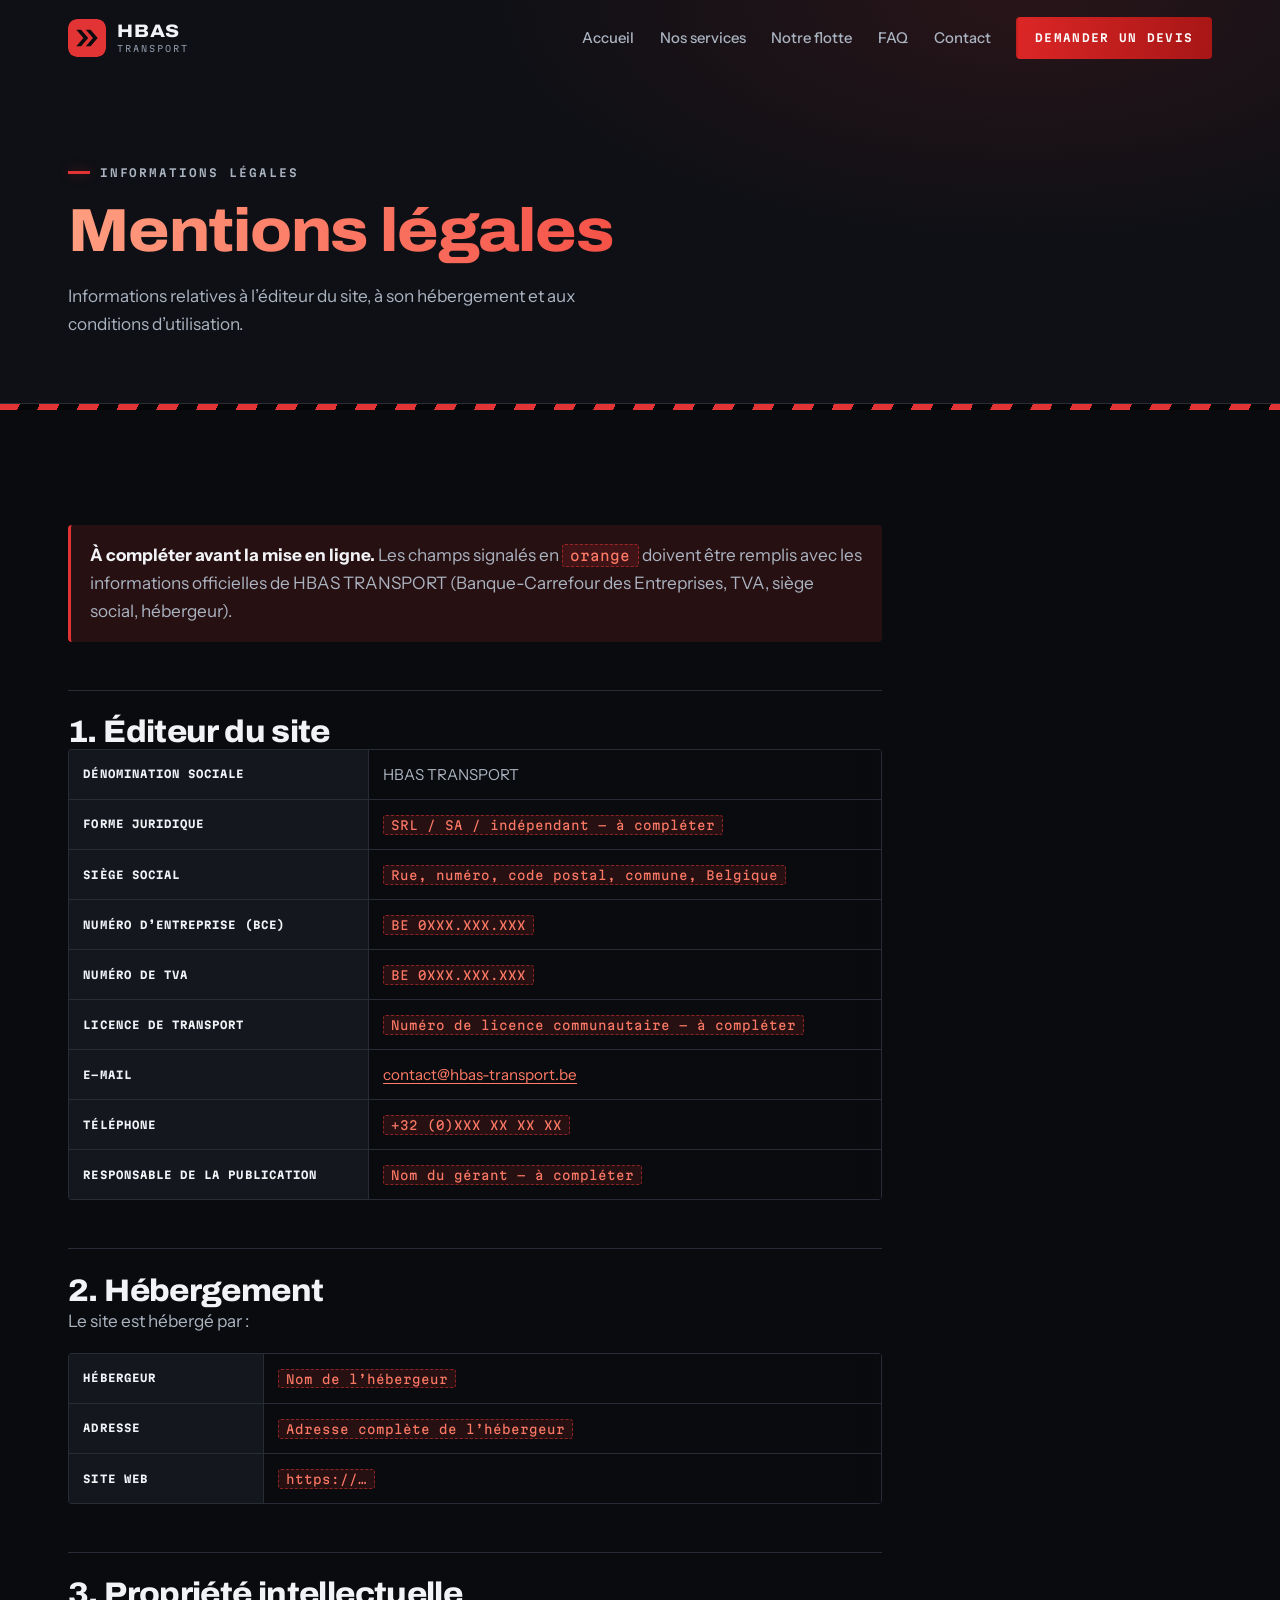
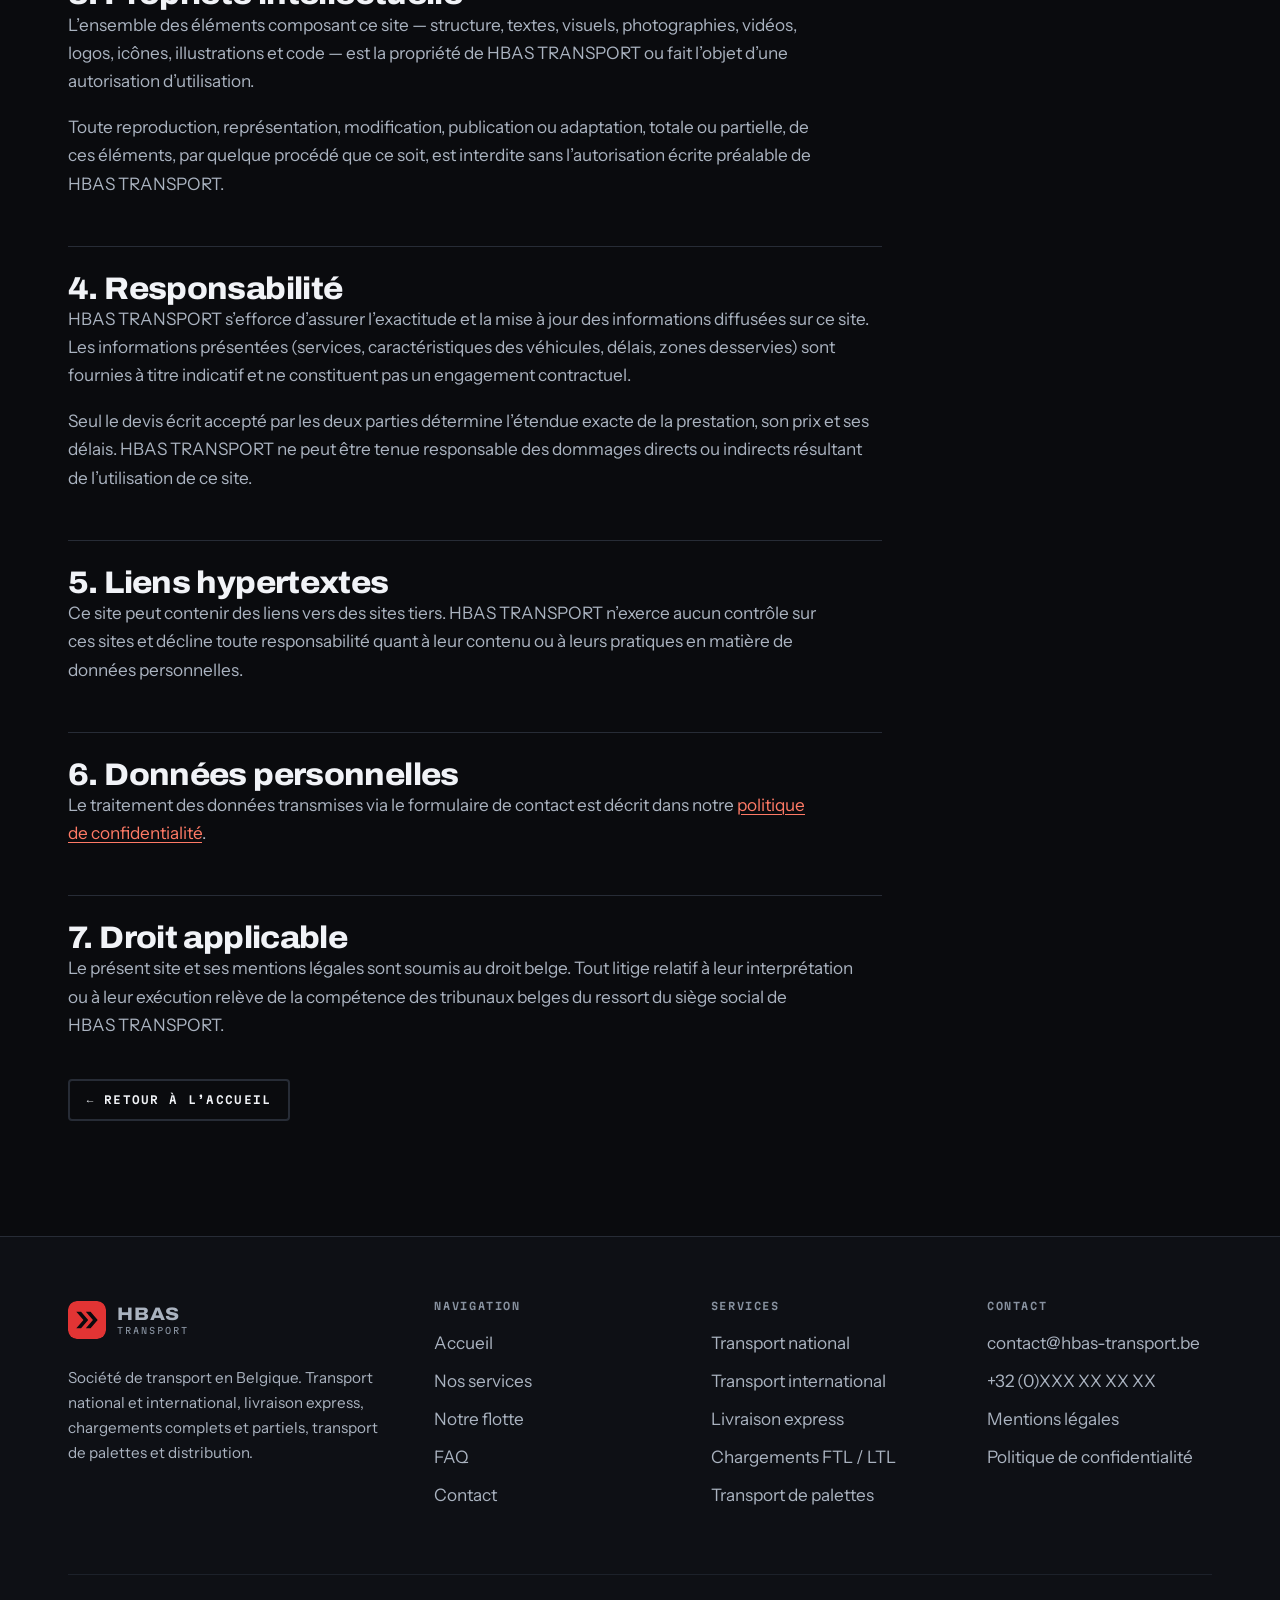
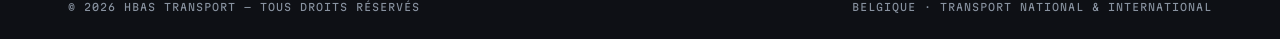
==== commit e3f8f93b: "Correction de l'aperçu social et des tableaux coupés sur mobile Aperçu social - L'image de partage é" ====
--- a/mentions-legales.html
+++ b/mentions-legales.html
@@ -71,6 +71,7 @@
       </p>
 
       <h2>1. Éditeur du site</h2>
+      <div class="table-wrap">
       <table>
         <tbody>
           <tr><th>Dénomination sociale</th><td>HBAS TRANSPORT</td></tr>
@@ -84,9 +85,11 @@
           <tr><th>Responsable de la publication</th><td><span class="todo">Nom du gérant — à compléter</span></td></tr>
         </tbody>
       </table>
+      </div>
 
       <h2>2. Hébergement</h2>
       <p>Le site est hébergé par :</p>
+      <div class="table-wrap">
       <table>
         <tbody>
           <tr><th>Hébergeur</th><td><span class="todo">Nom de l’hébergeur</span></td></tr>
@@ -94,6 +97,7 @@
           <tr><th>Site web</th><td><span class="todo">https://…</span></td></tr>
         </tbody>
       </table>
+      </div>
 
       <h2>3. Propriété intellectuelle</h2>
       <p>
--- a/assets/css/styles.css
+++ b/assets/css/styles.css
@@ -30,7 +30,6 @@
   /* Rouge — accent principal */
   --red:      #E23434;   /* surfaces et graphismes */
   --red-lt:   #FF7A66;   /* variante lisible pour le texte sur fond sombre */
-  --red-dp:   #8E1414;   /* extrémité sombre des dégradés */
   --red-soft: rgba(226, 52, 52, .13);
   --red-glow: rgba(226, 52, 52, .35);
   --ok:       #34D399;
@@ -41,7 +40,6 @@
   /* Dégradé de SURFACE — pour un libellé blanc posé dessus.
      Volontairement plus sombre : du blanc sur #FF9E80 ne dépasserait pas 2:1. */
   --grad-fill: linear-gradient(96deg, #DC2626 0%, #A81616 55%, #C42020 100%);
-  --grad-line: linear-gradient(90deg, transparent, var(--red), transparent);
 
   /* Typographie */
   --display: "Archivo", "Arial Narrow", "Helvetica Neue", sans-serif;
@@ -58,7 +56,6 @@
   --shadow-sm: 0 1px 2px rgba(0,0,0,.5), 0 2px 10px rgba(0,0,0,.35);
   --shadow-md: 0 2px 6px rgba(0,0,0,.55), 0 14px 36px rgba(0,0,0,.45);
   --shadow-lg: 0 6px 14px rgba(0,0,0,.6), 0 30px 70px rgba(0,0,0,.55);
-  --glow:      0 0 0 1px rgba(226,52,52,.35), 0 10px 40px -8px var(--red-glow);
 
   /* Motion */
   --ease: cubic-bezier(.22,.61,.36,1);
@@ -172,7 +169,6 @@
    révélation : sans lui, un bloc encore décalé de 24 px élargit le document.
    Contrairement à `hidden`, `clip` ne crée pas de conteneur de défilement. */
 .section { padding-block: clamp(4.5rem, 9vw, 8.5rem); position: relative; overflow-x: clip; }
-.section--tight { padding-block: clamp(3.5rem, 6vw, 5.5rem); }
 
 .section--paper2 { background: var(--bg-alt); }
 
@@ -190,7 +186,6 @@
   color: var(--txt);
 }
 
-.rule { border: 0; border-top: 1px solid var(--line); margin: 0; }
 
 /* Bandeau de chevrons — motif signature (marquage arrière poids lourds) */
 .hazard {
@@ -201,11 +196,6 @@
       var(--deep) 18px 36px);
 }
 .hazard--thin { height: 6px; }
-.hazard--light {
-  background: repeating-linear-gradient(115deg,
-    var(--red) 0 16px,
-    #2A303A 16px 32px);
-}
 
 /* En-tête de section */
 .kicker {
@@ -1066,8 +1056,23 @@
 }
 .notice strong { color: var(--txt); }
 
-/* Tableaux : défilement propre plutôt que débordement de la page */
-.prose .table-wrap { overflow-x: auto; }
+/* Tableaux : ils défilent dans leur propre conteneur. Sans cela, sous 390 px,
+   le tableau dépasse et se fait couper par l'`overflow-x: clip` de la section
+   — le contenu devient alors illisible sur téléphone. */
+.prose .table-wrap {
+  overflow-x: auto;
+  overscroll-behavior-x: contain;
+  border-radius: var(--radius);
+  /* ombres latérales indiquant qu'il reste du contenu à faire défiler */
+  background:
+    linear-gradient(90deg, var(--bg) 30%, rgba(10,11,14,0)) left / 28px 100% no-repeat,
+    linear-gradient(90deg, rgba(10,11,14,0), var(--bg) 70%) right / 28px 100% no-repeat,
+    radial-gradient(farthest-side at 0 50%, rgba(0,0,0,.5), transparent) left / 12px 100% no-repeat,
+    radial-gradient(farthest-side at 100% 50%, rgba(0,0,0,.5), transparent) right / 12px 100% no-repeat;
+  background-attachment: local, local, scroll, scroll;
+}
+.prose .table-wrap table { margin: 0; }
+.prose .table-wrap + h2 { margin-top: 3rem; }
 
 /* ---------------------------------------------------------------
    19. Animations au défilement
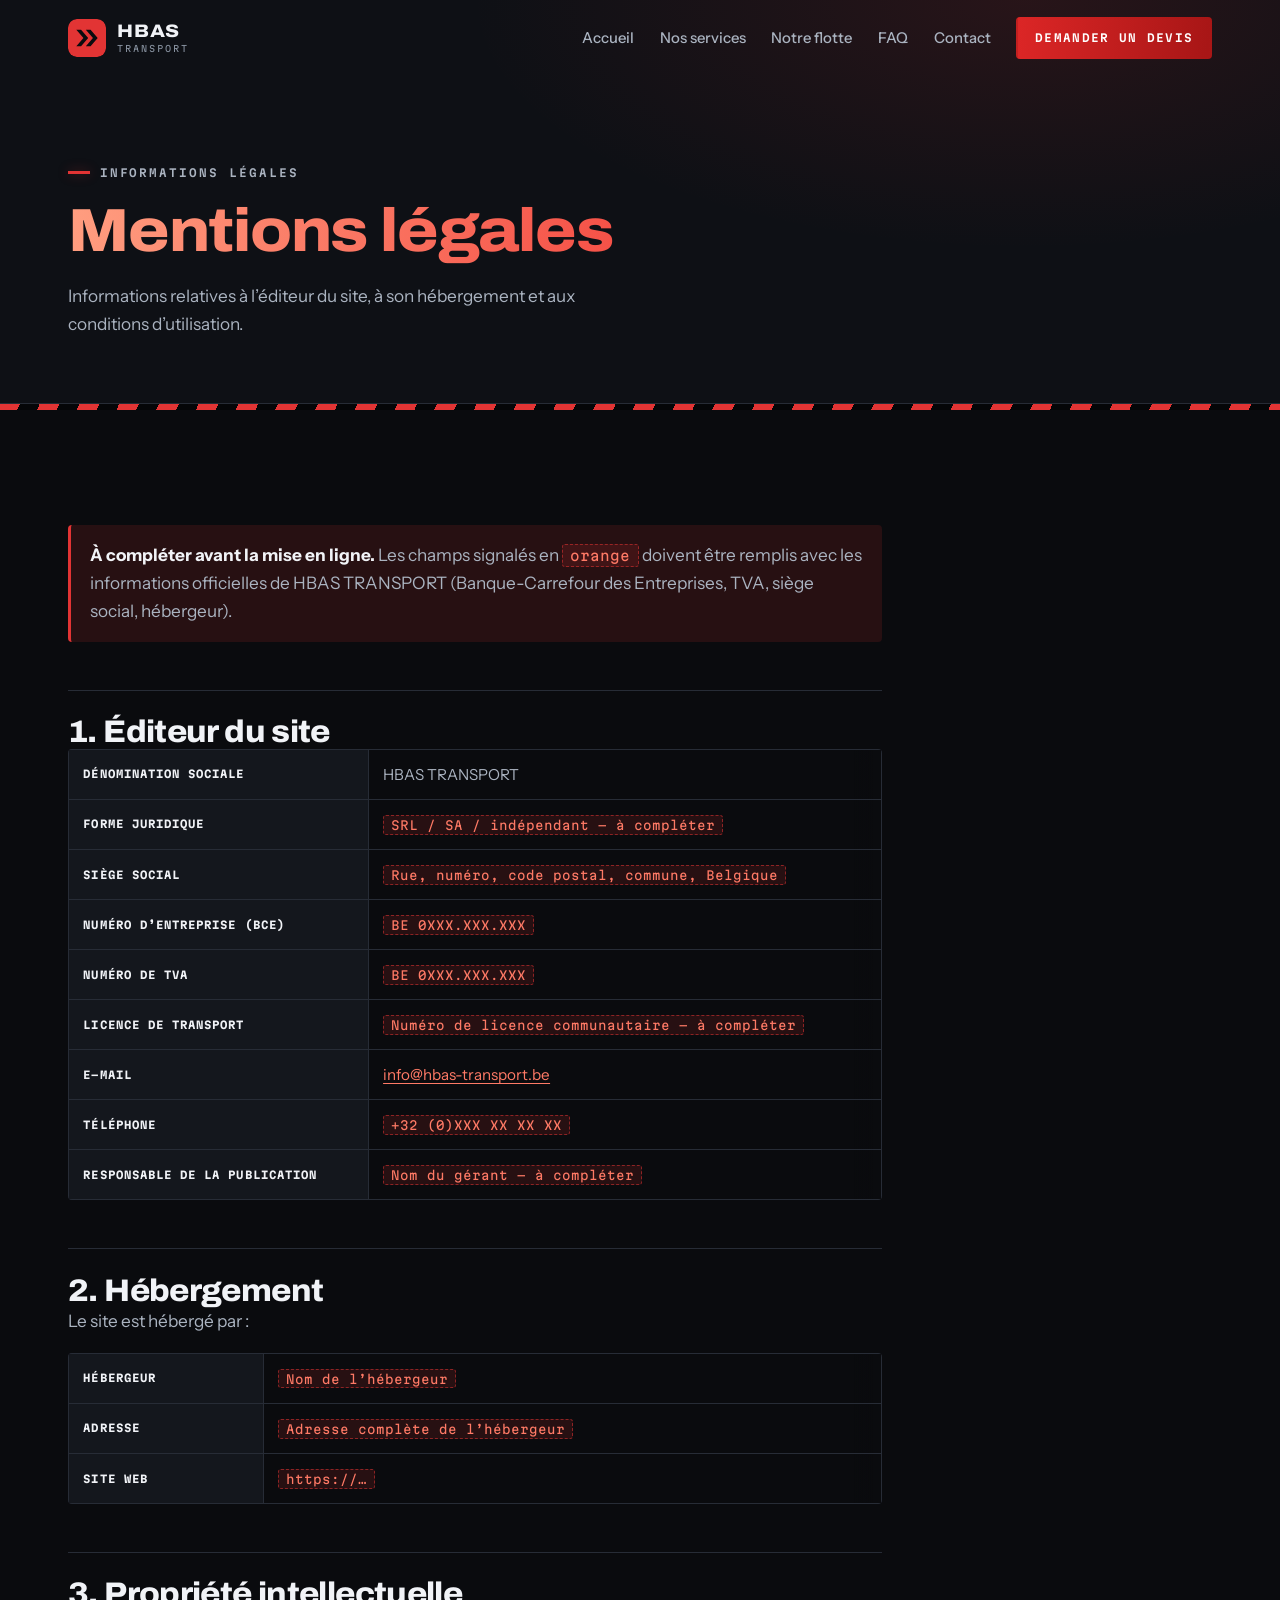
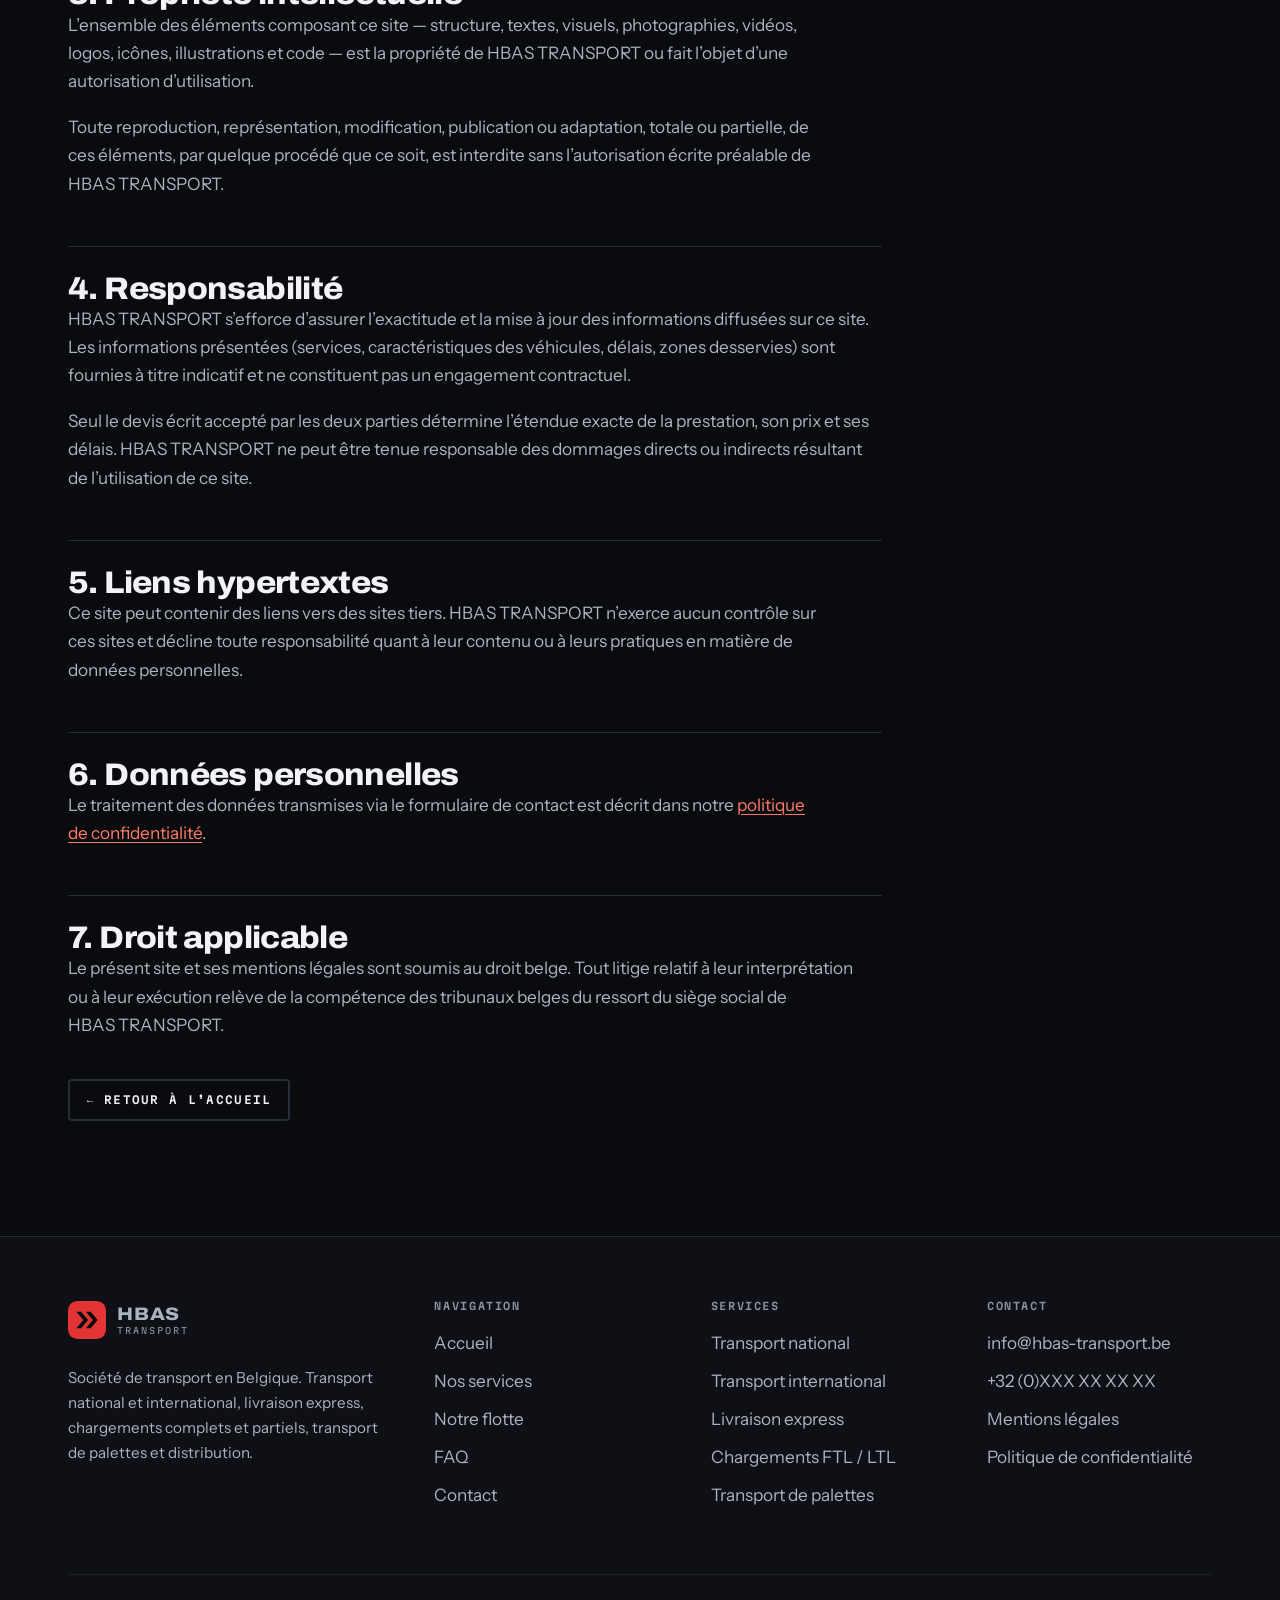
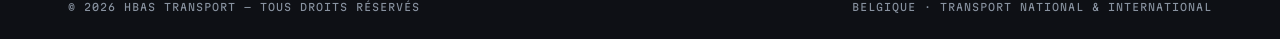
==== commit b2e966cf: "Adresse de contact : info@hbas-transport.be Remplace contact@ par info@ dans les 19 occurrences : se" ====
--- a/mentions-legales.html
+++ b/mentions-legales.html
@@ -80,7 +80,7 @@
           <tr><th>Numéro d’entreprise (BCE)</th><td><span class="todo">BE 0XXX.XXX.XXX</span></td></tr>
           <tr><th>Numéro de TVA</th><td><span class="todo">BE 0XXX.XXX.XXX</span></td></tr>
           <tr><th>Licence de transport</th><td><span class="todo">Numéro de licence communautaire — à compléter</span></td></tr>
-          <tr><th>E-mail</th><td><a href="mailto:contact@hbas-transport.be">contact@hbas-transport.be</a></td></tr>
+          <tr><th>E-mail</th><td><a href="mailto:info@hbas-transport.be">info@hbas-transport.be</a></td></tr>
           <tr><th>Téléphone</th><td><span class="todo">+32 (0)XXX XX XX XX</span></td></tr>
           <tr><th>Responsable de la publication</th><td><span class="todo">Nom du gérant — à compléter</span></td></tr>
         </tbody>
@@ -190,7 +190,7 @@
       <div>
         <h3>Contact</h3>
         <ul>
-          <li><a href="mailto:contact@hbas-transport.be">contact@hbas-transport.be</a></li>
+          <li><a href="mailto:info@hbas-transport.be">info@hbas-transport.be</a></li>
           <li><a href="tel:+32000000000">+32 (0)XXX XX XX XX</a></li>
           <li><a href="mentions-legales.html">Mentions légales</a></li>
           <li><a href="politique-confidentialite.html">Politique de confidentialité</a></li>
--- a/assets/css/styles.css
+++ b/assets/css/styles.css
@@ -390,16 +390,46 @@
   overflow: hidden;
   isolation: isolate;
 }
-.hero__media { position: absolute; inset: 0; z-index: -2; }
-.hero__media video, .hero__media img {
-  width: 100%; height: 100%; object-fit: cover; object-position: center 58%;
-}
+/* L'image et la vidéo se superposent exactement : l'image est la couche de
+   repli, la vidéo la recouvre lorsqu'elle est lisible. */
+.hero__media { position: absolute; inset: 0; z-index: -2; background: var(--deep); }
+.hero__media > * {
+  position: absolute; inset: 0;
+  width: 100%; height: 100%; object-fit: cover;
+  /* `center` est neutre : ajustez le second axe (ex. `center 35%`) si le sujet
+     de la vidéo est mal cadré une fois recadrée en `cover`. */
+  object-position: center;
+}
+.hero__still { z-index: 0; }
+.hero__video { z-index: 1; }
+
+/* Voile de lisibilité.
+   Il est calibré pour que le texte reste lisible QUELLE QUE SOIT la luminosité
+   de la vidéo : la colonne de gauche, où se trouve le texte, est fortement
+   assombrie ; la droite reste dégagée pour qu'on voie l'image. */
 .hero__scrim {
   position: absolute; inset: 0; z-index: -1;
   background:
-    linear-gradient(180deg, rgba(10,11,14,.94) 0%, rgba(10,11,14,.62) 26%, rgba(10,11,14,.35) 48%, rgba(10,11,14,.82) 82%, var(--bg) 100%),
-    linear-gradient(100deg, rgba(10,11,14,.94) 0%, rgba(10,11,14,.55) 46%, rgba(10,11,14,.1) 78%),
-    radial-gradient(60% 50% at 78% 62%, rgba(226,52,52,.16) 0%, rgba(226,52,52,0) 70%);
+    /* fondu vertical : sous l'en-tête, puis vers la page */
+    linear-gradient(180deg,
+      rgba(10,11,14,.92) 0%, rgba(10,11,14,.55) 22%,
+      rgba(10,11,14,.35) 45%, rgba(10,11,14,.80) 80%, var(--bg) 100%),
+    /* fondu horizontal : bloc de texte à gauche */
+    linear-gradient(100deg,
+      rgba(10,11,14,.95) 0%, rgba(10,11,14,.90) 32%,
+      rgba(10,11,14,.62) 55%, rgba(10,11,14,.28) 78%, rgba(10,11,14,.18) 100%),
+    radial-gradient(60% 50% at 78% 62%, rgba(226,52,52,.14) 0%, rgba(226,52,52,0) 70%);
+}
+/* En colonne unique, le texte occupe toute la largeur : le voile doit être
+   uniforme, sinon la fin des lignes passe sur une zone claire de la vidéo. */
+@media (max-width: 860px) {
+  .hero__scrim {
+    background:
+      linear-gradient(180deg,
+        rgba(10,11,14,.94) 0%, rgba(10,11,14,.80) 30%,
+        rgba(10,11,14,.78) 60%, rgba(10,11,14,.90) 85%, var(--bg) 100%),
+      radial-gradient(80% 45% at 70% 55%, rgba(226,52,52,.14) 0%, rgba(226,52,52,0) 70%);
+  }
 }
 
 /* `margin-top:auto` plutôt que `justify-content:flex-end` : le contenu reste
@@ -452,20 +482,31 @@
 
 .hero__cta { display: flex; flex-wrap: wrap; gap: .85rem; }
 
-/* Barre de repères sous le hero */
+/* Barre de repères sous le hero.
+   Posée sur une vidéo, elle a besoin de son propre fond : sans lui, les
+   séparateurs et les libellés se noient dans les zones claires de l'image. */
 .hero__facts {
   display: grid; grid-template-columns: repeat(4, 1fr);
-  border-top: 1px solid var(--line);
   margin-top: clamp(2.6rem, 5vw, 4rem);
+  /* Opacité calibrée sur le pire cas mesuré — une vidéo entièrement blanche :
+     à .55 les libellés ne tenaient que 3,65:1 sur mobile. */
+  background: rgba(5, 6, 8, .78);
+  backdrop-filter: blur(12px) saturate(120%);
+  -webkit-backdrop-filter: blur(12px) saturate(120%);
+  border: 1px solid rgba(255,255,255,.09);
+  border-radius: var(--radius-lg);
+  padding: 0 clamp(1rem, 2vw, 1.6rem) clamp(1rem, 2vw, 1.4rem);
 }
 .hero__facts div {
   padding: 1.15rem 1.3rem 0 0;
-  border-right: 1px solid var(--line);
+  border-right: 1px solid rgba(255,255,255,.09);
 }
 .hero__facts div:last-child { border-right: 0; }
 .hero__facts dt {
   font-family: var(--mono); font-size: .62rem; letter-spacing: .16em;
-  text-transform: uppercase; color: var(--txt-3); margin-bottom: .45rem;
+  /* --txt-2 et non --txt-3 : ces libellés sont posés sur la vidéo, dont la
+     luminosité est inconnue — on garde de la marge. */
+  text-transform: uppercase; color: var(--txt-2); margin-bottom: .45rem;
 }
 .hero__facts dd {
   margin: 0; font-family: var(--display); font-weight: 800;
@@ -475,7 +516,7 @@
 @media (max-width: 760px) {
   .hero__facts { grid-template-columns: repeat(2, 1fr); gap: 0 1rem; }
   .hero__facts div:nth-child(2) { border-right: 0; }
-  .hero__facts div:nth-child(-n+2) { padding-bottom: 1.15rem; border-bottom: 1px solid var(--line); }
+  .hero__facts div:nth-child(-n+2) { padding-bottom: 1.15rem; border-bottom: 1px solid rgba(255,255,255,.09); }
 }
 @media (max-width: 760px) { .hero { min-height: auto; padding-top: 116px; } }
 
@@ -616,9 +657,12 @@
    --------------------------------------------------------------- */
 .fleet { display: grid; gap: clamp(2rem, 4vw, 3.5rem); }
 
+/* Les visuels de la flotte sont des profils très larges (~4:1). Une colonne
+   d'image à côté du texte les recadrerait par les côtés et couperait les
+   véhicules : la bande pleine largeur les montre entiers, à leur échelle
+   relative — un semi doit dominer un utilitaire. */
 .rig {
-  display: grid; gap: 0;
-  grid-template-columns: minmax(0, 1.05fr) minmax(0, .95fr);
+  display: block;
   background: var(--surface);
   border: 1px solid var(--line);
   border-radius: var(--radius-lg);
@@ -631,10 +675,18 @@
   transform: translateY(-3px);
   border-color: rgba(226,52,52,.4);
 }
-.rig:nth-child(even) .rig__media { order: 2; }
-
-.rig__media { position: relative; background: var(--deep); }
-.rig__media img { width: 100%; height: 100%; object-fit: cover; min-height: 260px; }
+
+.rig__media {
+  position: relative;
+  aspect-ratio: 1255 / 307;          /* ratio natif des visuels : aucun recadrage */
+  /* reprend le dégradé de fond des visuels : la jonction avec la carte
+     reste invisible même si le cadrage laisse une marge */
+  background: linear-gradient(180deg, #11141A, #161A20);
+  border-bottom: 1px solid var(--line);
+}
+.rig__media img, .rig__media picture {
+  display: block; width: 100%; height: 100%; object-fit: cover;
+}
 .rig__badge {
   position: absolute; top: 1.1rem; left: 1.1rem;
   background: rgba(5,6,8,.82); color: var(--txt);
@@ -644,9 +696,24 @@
   letter-spacing: .16em; text-transform: uppercase;
   padding: .45rem .8rem; border-radius: 100px;
 }
+/* La carte occupant toute la largeur, le texte se répartit sur deux colonnes :
+   identité et caractéristiques à gauche, usages à droite. En une seule
+   colonne, les deux tiers droits de la carte resteraient vides. */
 .rig__body {
-  padding: clamp(1.7rem, 3vw, 2.8rem);
-  display: flex; flex-direction: column; justify-content: center;
+  padding: clamp(1.7rem, 3vw, 2.6rem);
+  display: grid;
+  grid-template-columns: minmax(0, 1fr) minmax(0, 1fr);
+  column-gap: clamp(1.5rem, 4vw, 4rem);
+  align-items: start;
+}
+.rig__body > h3,
+.rig__body > .rig__tag,
+.rig__body > .rig__specs { grid-column: 1; }
+.rig__body > ul { grid-column: 2; grid-row: 1 / span 3; align-self: center; }
+
+@media (max-width: 720px) {
+  .rig__body { grid-template-columns: 1fr; }
+  .rig__body > ul { grid-column: 1; grid-row: auto; }
 }
 .rig__body h3 {
   font-size: clamp(1.5rem, 1.15rem + 1.3vw, 2.2rem);
@@ -656,7 +723,8 @@
   font-family: var(--mono); font-size: .68rem; letter-spacing: .16em;
   text-transform: uppercase; color: var(--red-lt); margin-bottom: 1.4rem;
 }
-.rig__specs { display: flex; flex-wrap: wrap; gap: .5rem; margin-bottom: 1.5rem; }
+.rig__specs { display: flex; flex-wrap: wrap; gap: .5rem; margin-bottom: 0; }
+@media (max-width: 720px) { .rig__specs { margin-bottom: 1.5rem; } }
 .rig__specs span {
   font-family: var(--mono); font-size: .7rem; font-weight: 600;
   letter-spacing: .07em; color: var(--txt-2);
@@ -676,10 +744,12 @@
   content: ""; width: 8px; height: 8px; margin-top: .55rem; flex: none;
   background: var(--red); transform: rotate(45deg);
 }
-@media (max-width: 900px) {
-  .rig { grid-template-columns: 1fr; }
-  .rig:nth-child(even) .rig__media { order: 0; }
-  .rig__media img { min-height: 0; }
+/* Sur mobile on garde le ratio natif : la bande est basse, mais le véhicule
+   est vu ENTIER. Un recadrage plus haut coupait l'avant et l'arrière.
+   La pastille est masquée : elle répète le titre placé juste en dessous et
+   passait par-dessus le véhicule sur une bande aussi courte. */
+@media (max-width: 720px) {
+  .rig__badge { display: none; }
 }
 
 .fleet__note {
@@ -1099,6 +1169,10 @@
 /* Une fois l'entrée jouée, on libère la couche de composition. */
 [data-reveal].is-in { will-change: auto; }
 
+/* Vidéo de fond : masquée si la lecture est impossible ou refusée.
+   L'image placée dessous redevient alors visible d'elle-même. */
+.hero__video[data-failed="true"] { display: none; }
+
 /* Le bandeau d'accueil est visible dès le chargement : son contenu ne doit pas
    attendre l'IntersectionObserver pour s'afficher. On le fait entrer avec une
    animation CSS qui démarre immédiatement — sinon le titre reste invisible
@@ -1128,6 +1202,7 @@
   .ticker__track { animation: none; }
   .hero h1 .l2 { animation: none; }
   .hero__tag .dot { animation: none; }
+  /* la lecture est également arrêtée côté JS, voir main.js */
 }
 
 @media print {
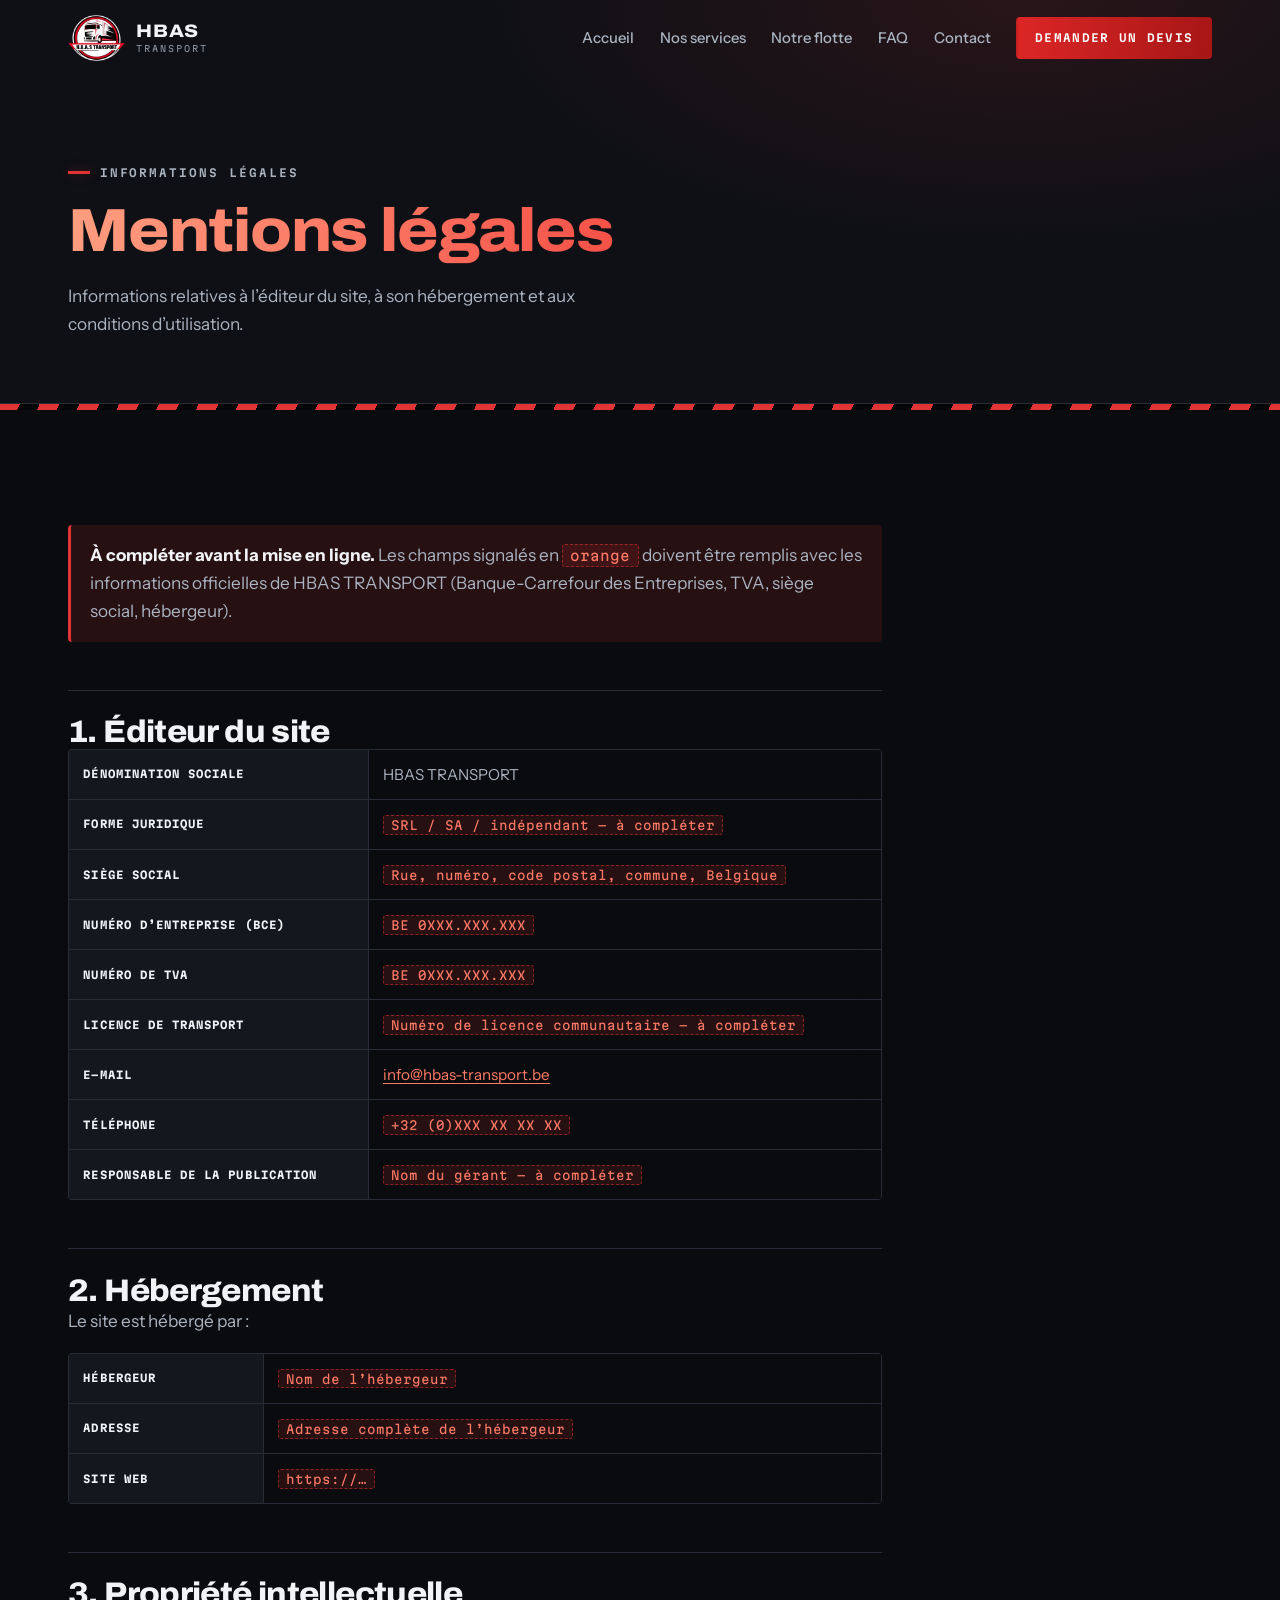
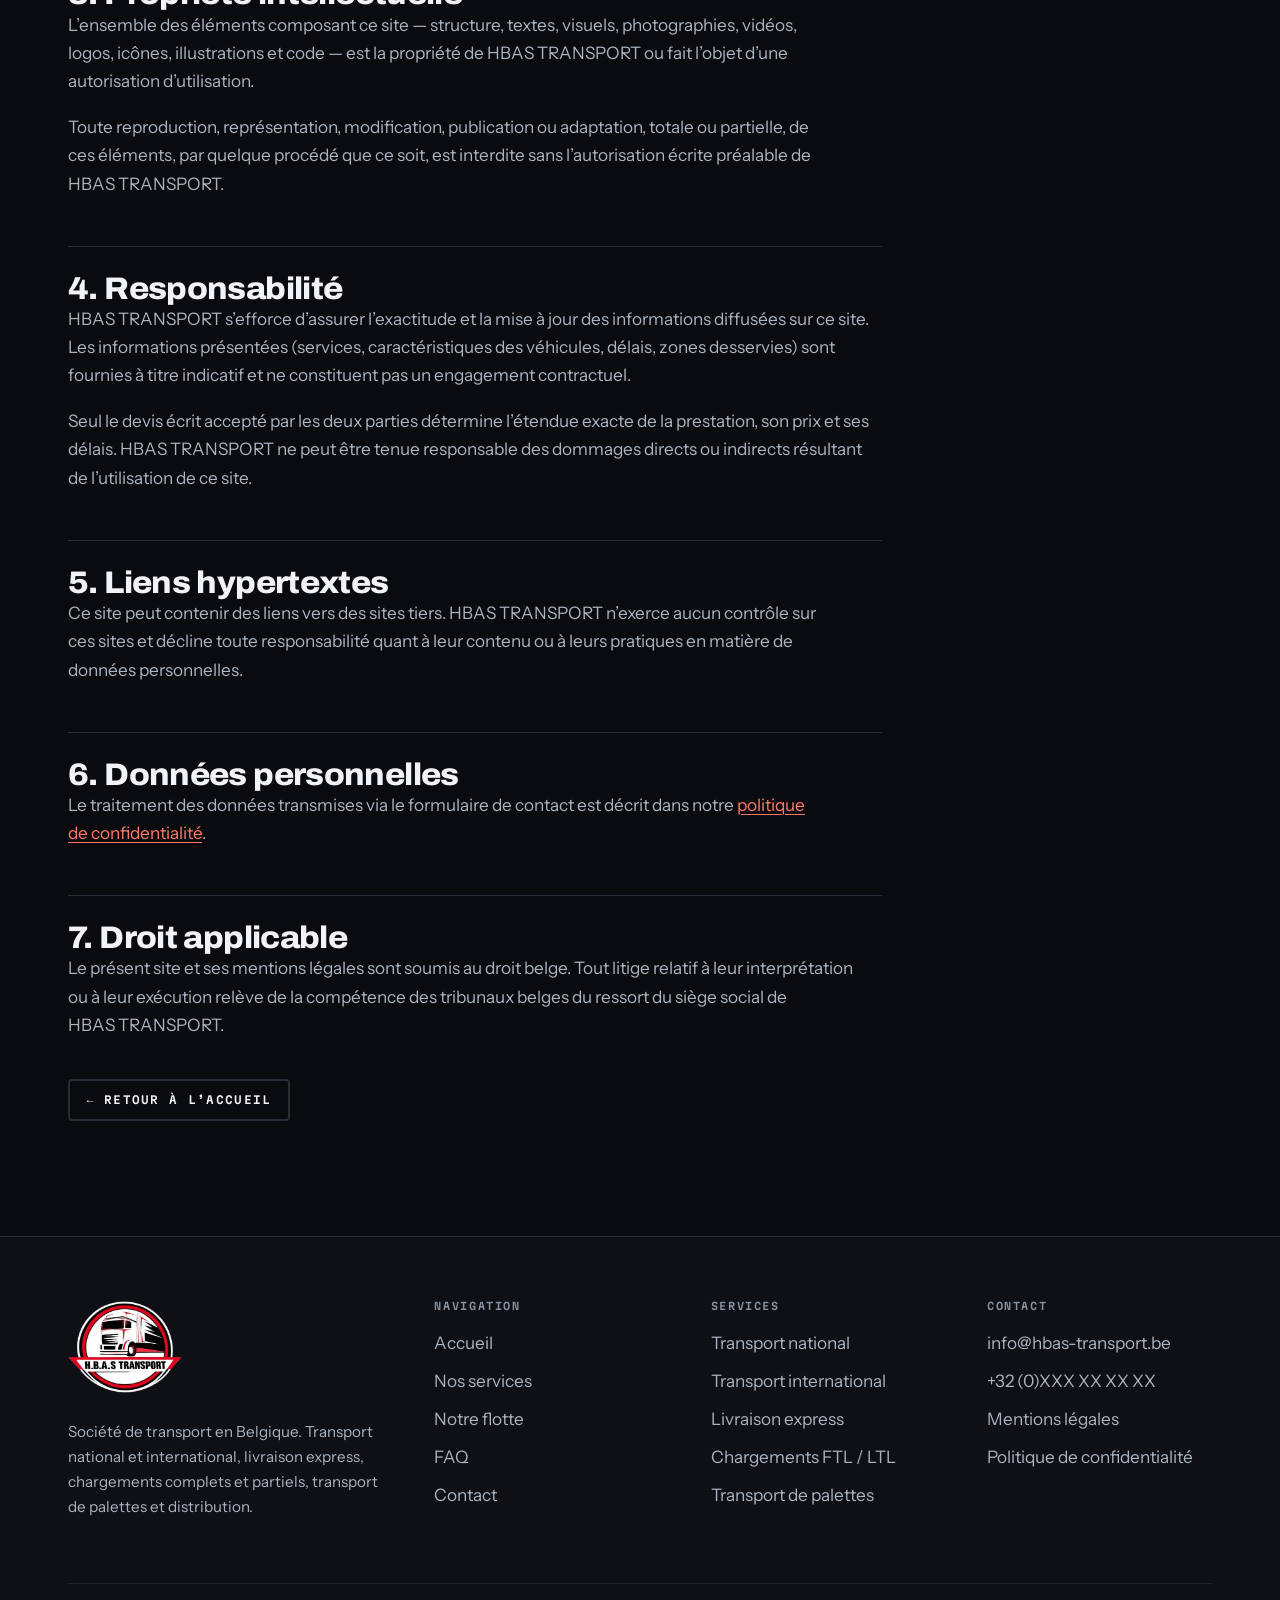
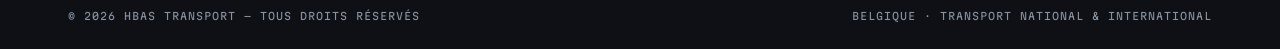
==== commit ee902083: "Intégration du logo officiel Détourage - Le logo fourni est sur fond blanc opaque, inutilisable tel " ====
--- a/mentions-legales.html
+++ b/mentions-legales.html
@@ -8,7 +8,8 @@
 <meta name="robots" content="index, follow">
 <link rel="canonical" href="https://www.hbas-transport.be/mentions-legales.html">
 <meta name="theme-color" content="#0A0B0E">
-<link rel="icon" href="assets/img/favicon.svg" type="image/svg+xml">
+<link rel="icon" href="assets/img/favicon-32.png" sizes="32x32" type="image/png">
+<link rel="icon" href="assets/img/favicon-180.png" sizes="180x180" type="image/png">
 <link rel="preload" as="font" type="font/woff2" href="assets/fonts/archivo-latin.woff2" crossorigin>
 <link rel="preload" as="font" type="font/woff2" href="assets/fonts/instrument-sans-latin.woff2" crossorigin>
 <link rel="stylesheet" href="assets/css/fonts.css">
@@ -22,10 +23,11 @@
 <header class="site-header is-stuck">
   <div class="shell">
     <a class="brand" href="index.html" aria-label="HBAS TRANSPORT — retour à l’accueil">
-      <svg class="brand__mark" viewBox="0 0 64 64" aria-hidden="true">
-        <rect width="64" height="64" rx="14" fill="#E23434"/>
-        <g fill="#0A0B0E"><path d="M14 18 L26 32 L14 46 L22 46 L34 32 L22 18 Z"/><path d="M30 18 L42 32 L30 46 L38 46 L50 32 L38 18 Z"/></g>
-      </svg>
+      <picture>
+        <source srcset="assets/img/logo.webp" type="image/webp">
+        <img class="brand__mark" src="assets/img/logo.png" width="360" height="291"
+             alt="" decoding="async">
+      </picture>
       <span class="brand__txt">
         <span class="brand__name">HBAS</span>
         <span class="brand__sub">Transport</span>
@@ -159,10 +161,11 @@
     <div class="footer-grid">
       <div class="footer__about">
         <a class="brand" href="index.html" aria-label="HBAS TRANSPORT — retour à l’accueil">
-          <svg class="brand__mark" viewBox="0 0 64 64" aria-hidden="true">
-            <rect width="64" height="64" rx="14" fill="#E23434"/>
-            <g fill="#0A0B0E"><path d="M14 18 L26 32 L14 46 L22 46 L34 32 L22 18 Z"/><path d="M30 18 L42 32 L30 46 L38 46 L50 32 L38 18 Z"/></g>
-          </svg>
+          <picture>
+        <source srcset="assets/img/logo.webp" type="image/webp">
+        <img class="brand__mark" src="assets/img/logo.png" width="360" height="291"
+             alt="" decoding="async">
+      </picture>
           <span class="brand__txt"><span class="brand__name">HBAS</span><span class="brand__sub">Transport</span></span>
         </a>
         <p>Société de transport en Belgique. Transport national et international, livraison express, chargements complets et partiels, transport de palettes et distribution.</p>
--- a/assets/css/styles.css
+++ b/assets/css/styles.css
@@ -313,7 +313,13 @@
   text-decoration: none; color: var(--txt); flex: none;
 }
 .brand:hover { color: var(--txt); }
-.brand__mark { width: 38px; height: 38px; border-radius: 9px; flex: none; }
+/* Le logo est un badge circulaire à ruban : il est plus large que haut.
+   On le dimensionne en HAUTEUR, la largeur suit. En dessous de ~80 px le texte
+   du ruban n'est plus lisible — d'où le libellé typographique qui l'accompagne. */
+.brand__mark { height: 46px; width: auto; flex: none; }
+.site-header.is-stuck .brand__mark { height: 40px; }
+.brand__mark, .site-header.is-stuck .brand__mark { transition: height .3s var(--ease); }
+.brand picture { display: block; flex: none; }
 .brand__txt { display: grid; line-height: 1; }
 .brand__name {
   font-family: var(--display); font-weight: 800; font-size: 1.13rem;
@@ -1053,6 +1059,11 @@
 .footer-grid a { color: var(--txt-2); text-decoration: none; transition: color .2s var(--ease); }
 .footer-grid a:hover { color: var(--red-lt); text-decoration: underline; }
 .footer__about p { color: var(--txt-2); font-size: .95rem; max-width: 40ch; margin-top: 1.1rem; }
+/* Dans le pied de page il y a la place : le logo passe à une taille où le
+   ruban « H.B.A.S TRANSPORT » se lit, et le libellé typographique devient
+   redondant — on le retire. */
+.site-footer .brand__mark { height: 92px; }
+.site-footer .brand .brand__txt { display: none; }
 
 .footer-bottom {
   border-top: 1px solid var(--line-2);
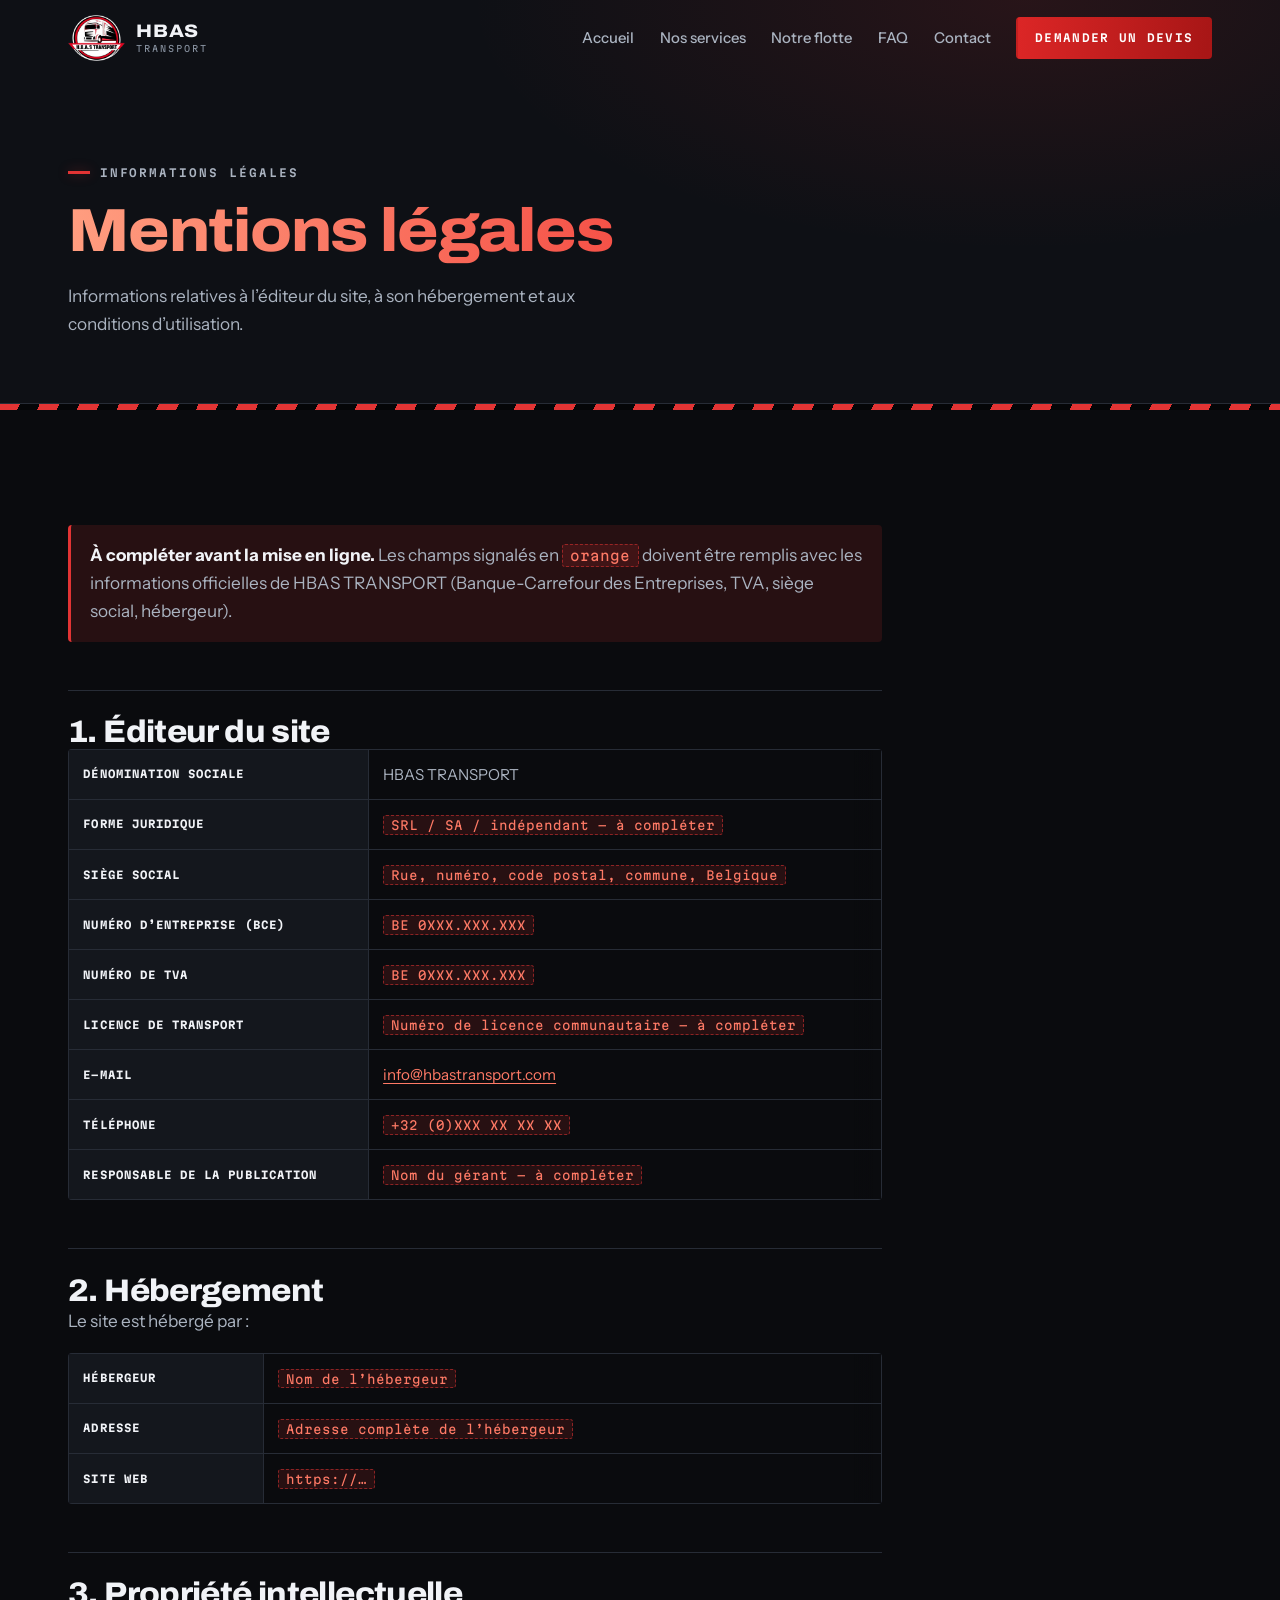
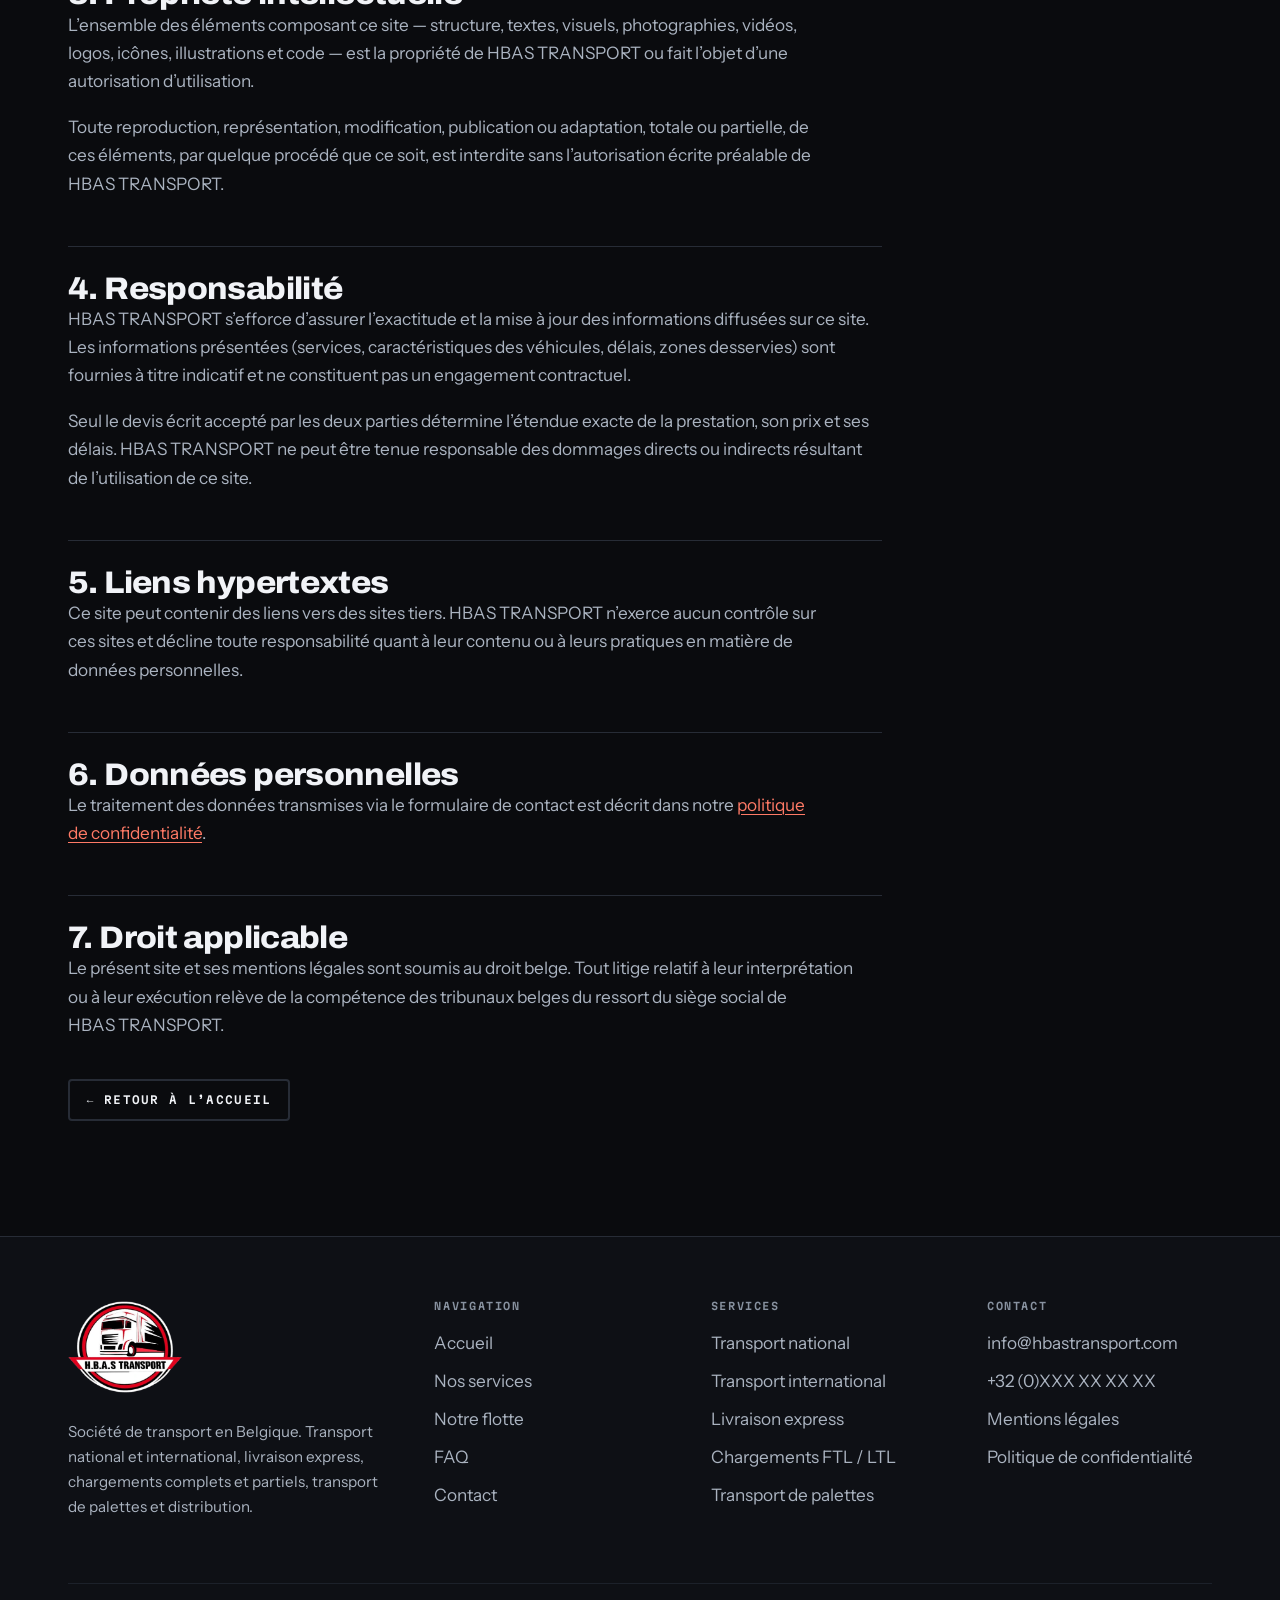
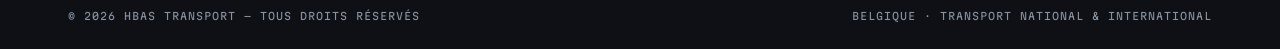
==== commit 0c21e840: "Domaine définitif hbastransport.com et configuration Vercel Domaine - Remplace le domaine provisoire" ====
--- a/mentions-legales.html
+++ b/mentions-legales.html
@@ -6,7 +6,7 @@
 <title>Mentions légales — HBAS TRANSPORT</title>
 <meta name="description" content="Mentions légales du site de HBAS TRANSPORT : éditeur, hébergeur, propriété intellectuelle et responsabilité.">
 <meta name="robots" content="index, follow">
-<link rel="canonical" href="https://www.hbas-transport.be/mentions-legales.html">
+<link rel="canonical" href="https://hbastransport.com/mentions-legales.html">
 <meta name="theme-color" content="#0A0B0E">
 <link rel="icon" href="assets/img/favicon-32.png" sizes="32x32" type="image/png">
 <link rel="icon" href="assets/img/favicon-180.png" sizes="180x180" type="image/png">
@@ -82,7 +82,7 @@
           <tr><th>Numéro d’entreprise (BCE)</th><td><span class="todo">BE 0XXX.XXX.XXX</span></td></tr>
           <tr><th>Numéro de TVA</th><td><span class="todo">BE 0XXX.XXX.XXX</span></td></tr>
           <tr><th>Licence de transport</th><td><span class="todo">Numéro de licence communautaire — à compléter</span></td></tr>
-          <tr><th>E-mail</th><td><a href="mailto:info@hbas-transport.be">info@hbas-transport.be</a></td></tr>
+          <tr><th>E-mail</th><td><a href="mailto:info@hbastransport.com">info@hbastransport.com</a></td></tr>
           <tr><th>Téléphone</th><td><span class="todo">+32 (0)XXX XX XX XX</span></td></tr>
           <tr><th>Responsable de la publication</th><td><span class="todo">Nom du gérant — à compléter</span></td></tr>
         </tbody>
@@ -193,7 +193,7 @@
       <div>
         <h3>Contact</h3>
         <ul>
-          <li><a href="mailto:info@hbas-transport.be">info@hbas-transport.be</a></li>
+          <li><a href="mailto:info@hbastransport.com">info@hbastransport.com</a></li>
           <li><a href="tel:+32000000000">+32 (0)XXX XX XX XX</a></li>
           <li><a href="mentions-legales.html">Mentions légales</a></li>
           <li><a href="politique-confidentialite.html">Politique de confidentialité</a></li>
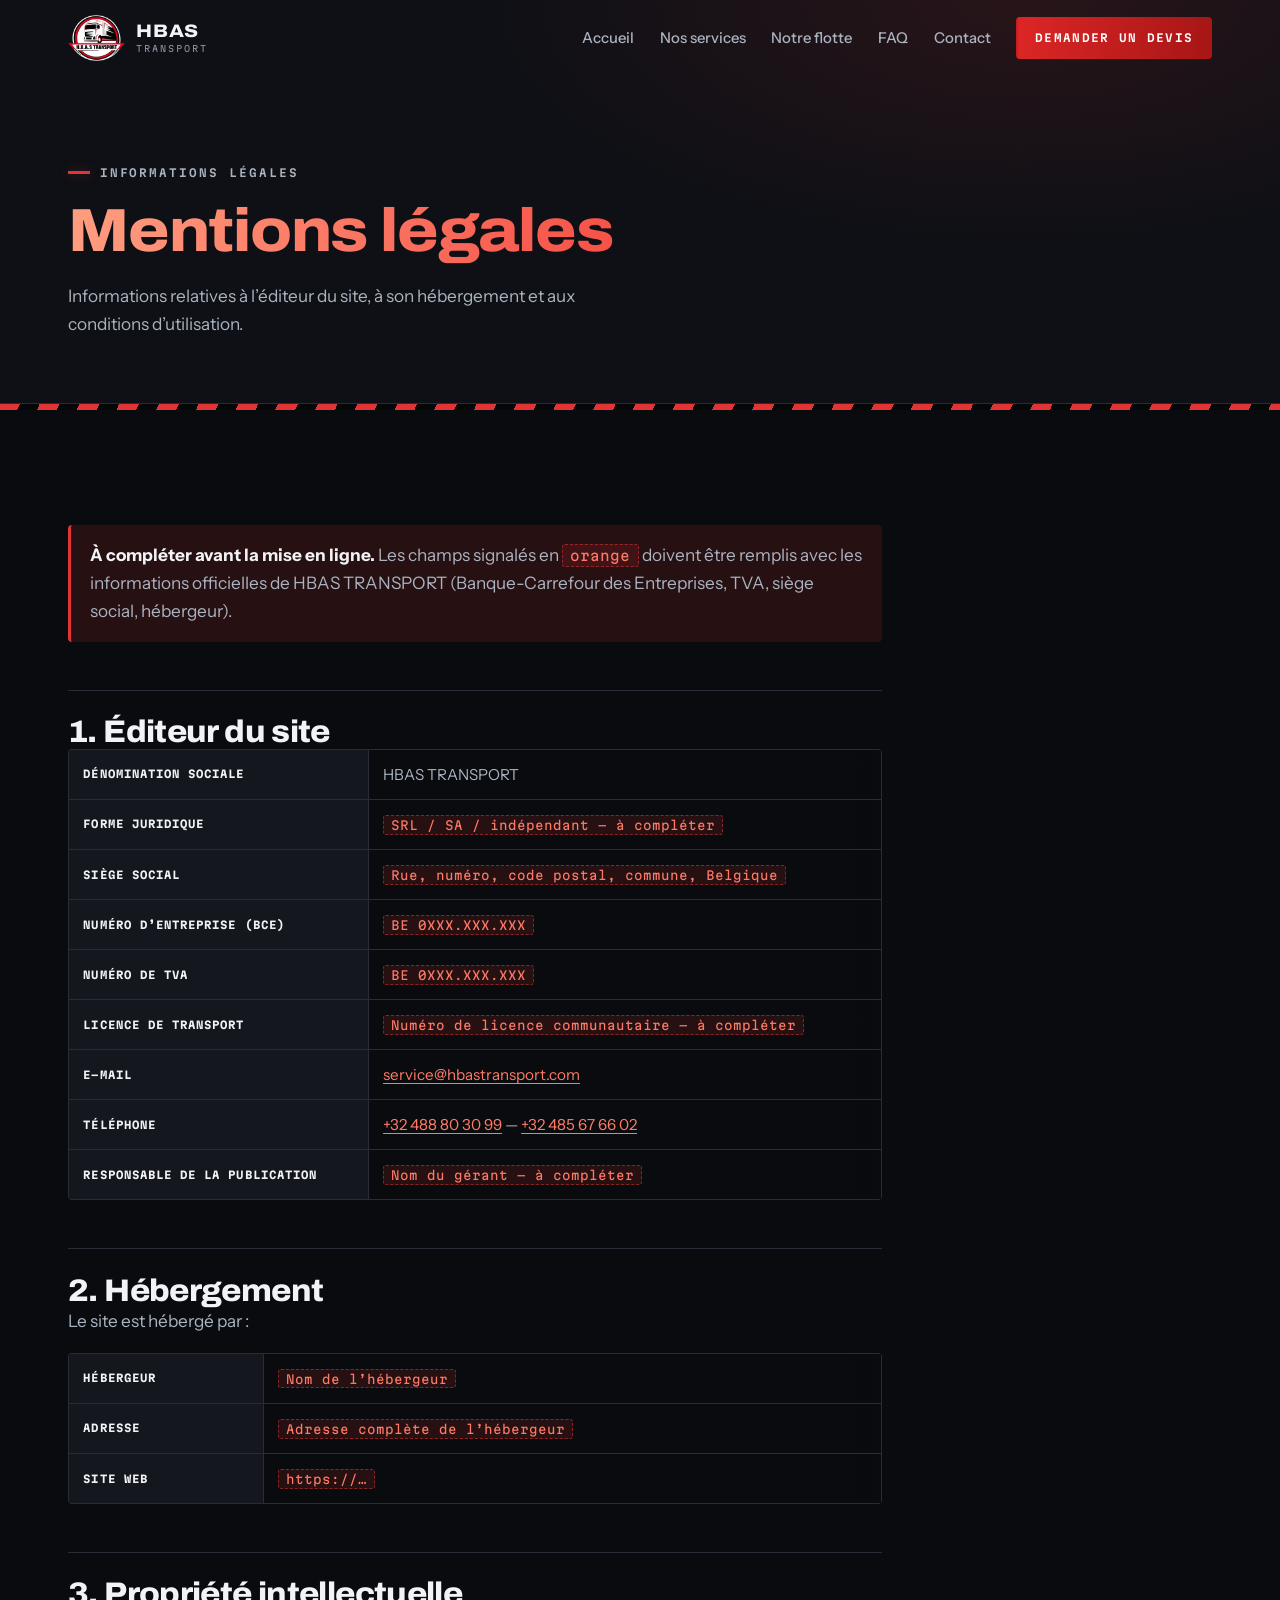
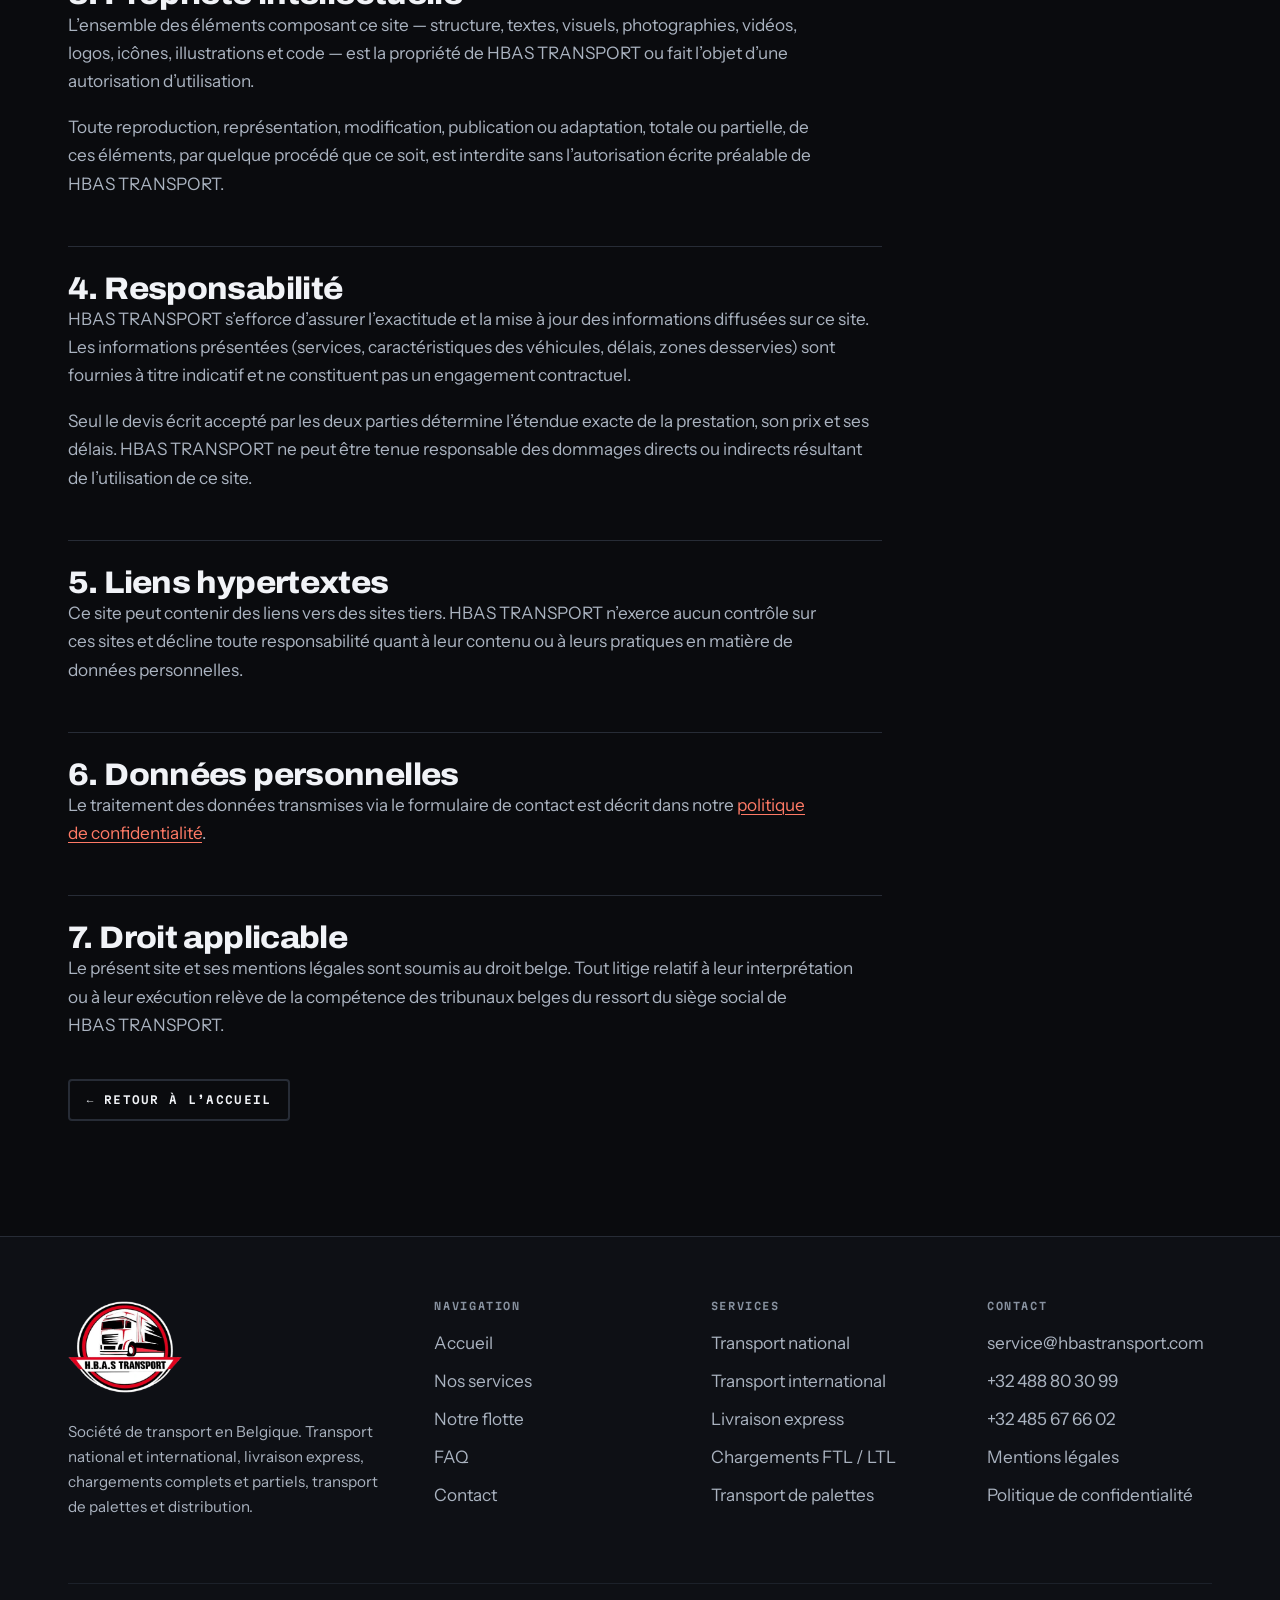
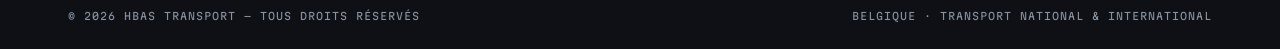
==== commit 3e22f925: "Coordonnées réelles : service@hbastransport.com et les deux numéros - L'adresse de contact passe de " ====
--- a/mentions-legales.html
+++ b/mentions-legales.html
@@ -82,8 +82,8 @@
           <tr><th>Numéro d’entreprise (BCE)</th><td><span class="todo">BE 0XXX.XXX.XXX</span></td></tr>
           <tr><th>Numéro de TVA</th><td><span class="todo">BE 0XXX.XXX.XXX</span></td></tr>
           <tr><th>Licence de transport</th><td><span class="todo">Numéro de licence communautaire — à compléter</span></td></tr>
-          <tr><th>E-mail</th><td><a href="mailto:info@hbastransport.com">info@hbastransport.com</a></td></tr>
-          <tr><th>Téléphone</th><td><span class="todo">+32 (0)XXX XX XX XX</span></td></tr>
+          <tr><th>E-mail</th><td><a href="mailto:service@hbastransport.com">service@hbastransport.com</a></td></tr>
+          <tr><th>Téléphone</th><td><a href="tel:+32488803099">+32 488 80 30 99</a> — <a href="tel:+32485676602">+32 485 67 66 02</a></td></tr>
           <tr><th>Responsable de la publication</th><td><span class="todo">Nom du gérant — à compléter</span></td></tr>
         </tbody>
       </table>
@@ -193,8 +193,9 @@
       <div>
         <h3>Contact</h3>
         <ul>
-          <li><a href="mailto:info@hbastransport.com">info@hbastransport.com</a></li>
-          <li><a href="tel:+32000000000">+32 (0)XXX XX XX XX</a></li>
+          <li><a href="mailto:service@hbastransport.com">service@hbastransport.com</a></li>
+          <li><a href="tel:+32488803099">+32 488 80 30 99</a></li>
+          <li><a href="tel:+32485676602">+32 485 67 66 02</a></li>
           <li><a href="mentions-legales.html">Mentions légales</a></li>
           <li><a href="politique-confidentialite.html">Politique de confidentialité</a></li>
         </ul>
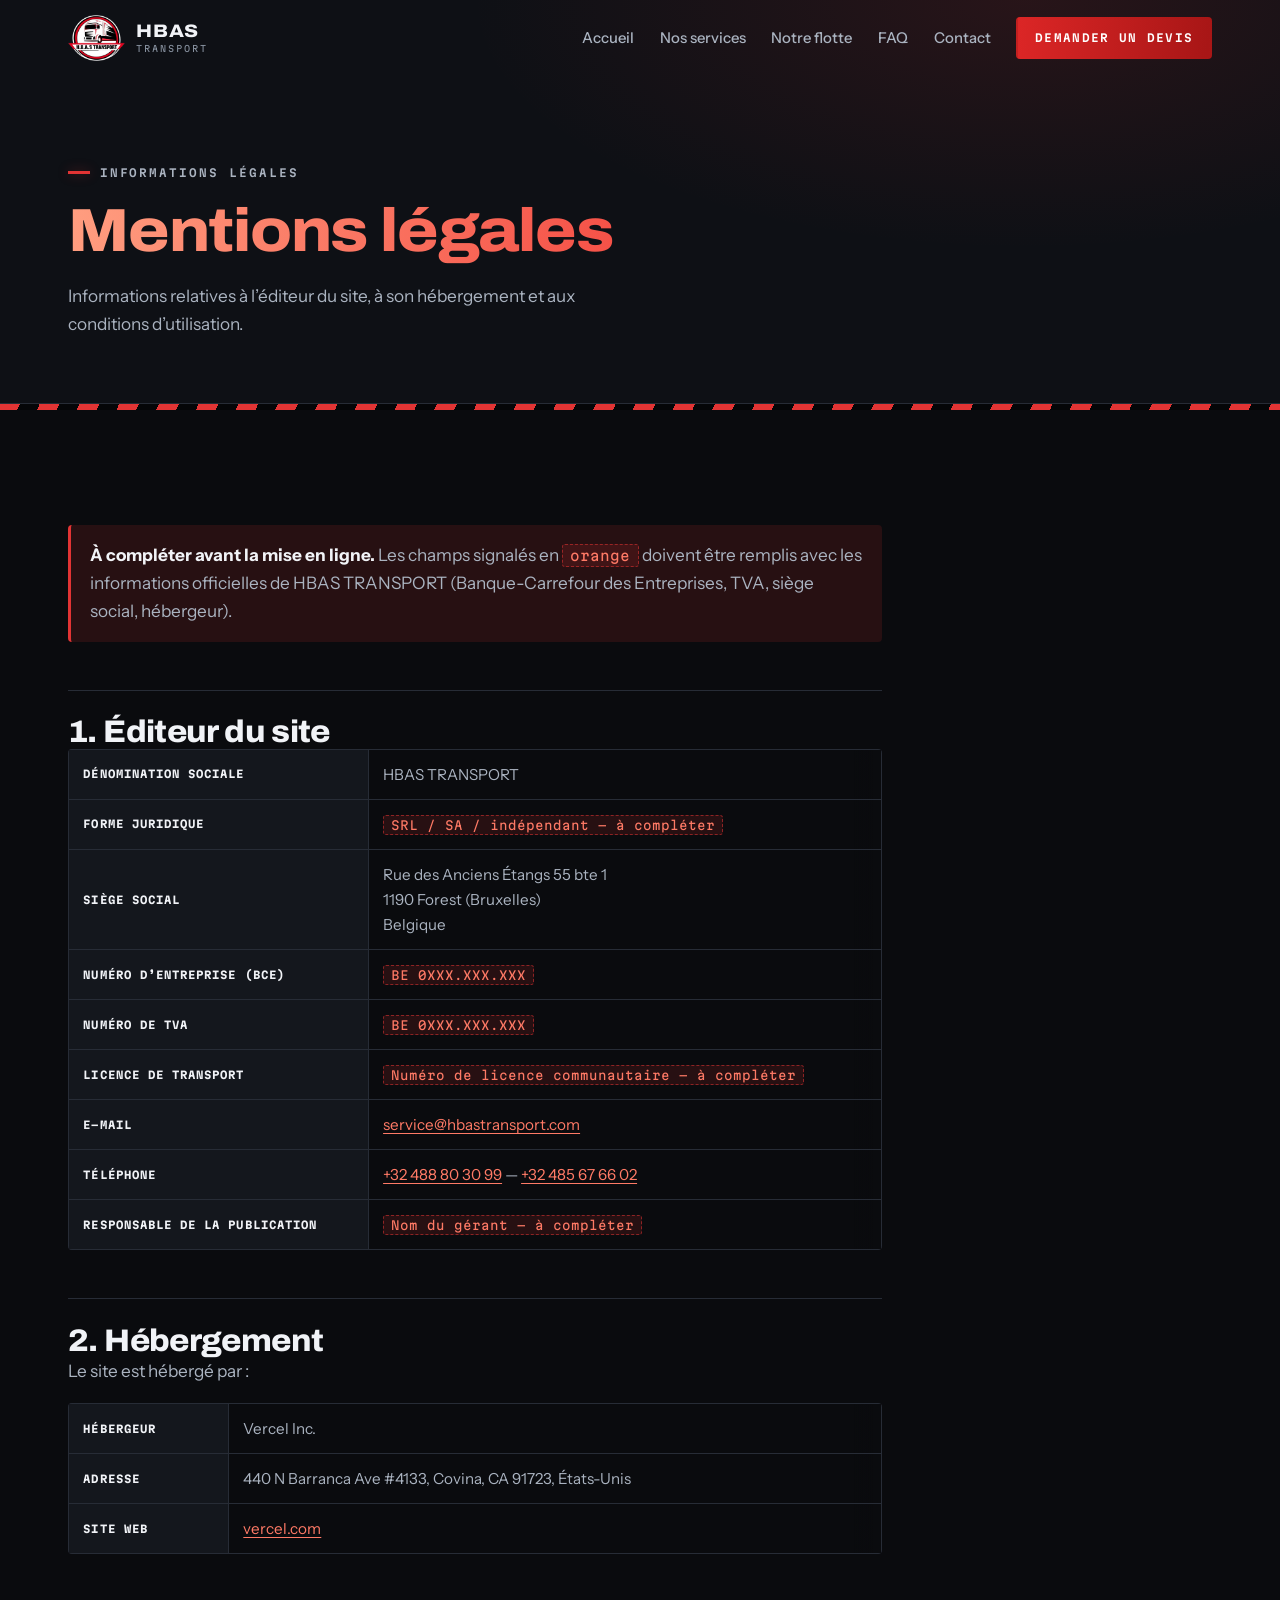
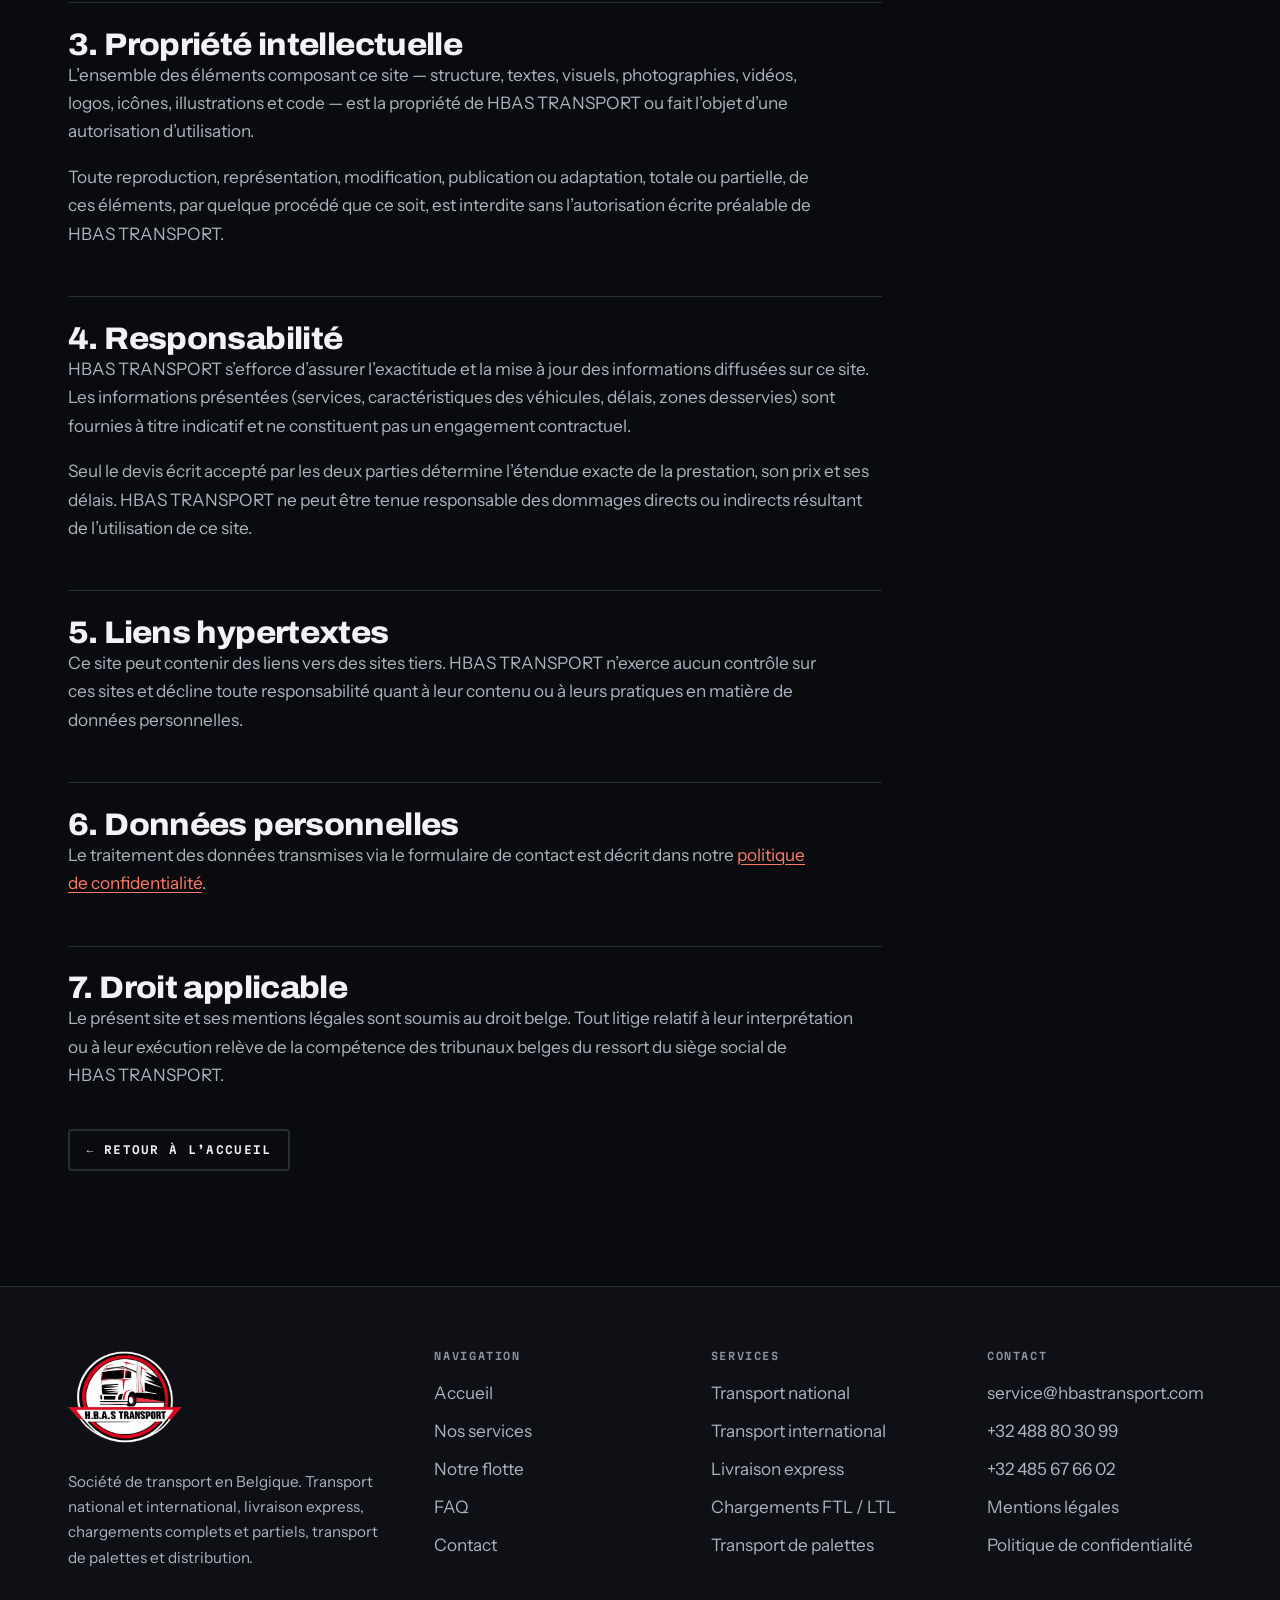
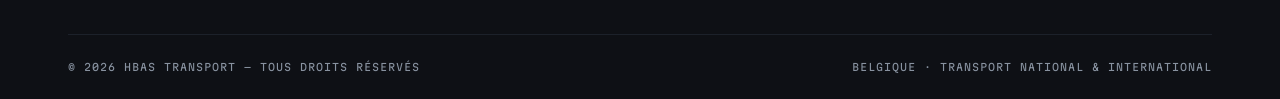
==== commit abac4021: "Siège social, hébergeur et carte de localisation - Siège social renseigné : Rue des Anciens Étangs 5" ====
--- a/mentions-legales.html
+++ b/mentions-legales.html
@@ -78,7 +78,7 @@
         <tbody>
           <tr><th>Dénomination sociale</th><td>HBAS TRANSPORT</td></tr>
           <tr><th>Forme juridique</th><td><span class="todo">SRL / SA / indépendant — à compléter</span></td></tr>
-          <tr><th>Siège social</th><td><span class="todo">Rue, numéro, code postal, commune, Belgique</span></td></tr>
+          <tr><th>Siège social</th><td>Rue des Anciens Étangs 55 bte 1<br>1190 Forest (Bruxelles)<br>Belgique</td></tr>
           <tr><th>Numéro d’entreprise (BCE)</th><td><span class="todo">BE 0XXX.XXX.XXX</span></td></tr>
           <tr><th>Numéro de TVA</th><td><span class="todo">BE 0XXX.XXX.XXX</span></td></tr>
           <tr><th>Licence de transport</th><td><span class="todo">Numéro de licence communautaire — à compléter</span></td></tr>
@@ -94,9 +94,9 @@
       <div class="table-wrap">
       <table>
         <tbody>
-          <tr><th>Hébergeur</th><td><span class="todo">Nom de l’hébergeur</span></td></tr>
-          <tr><th>Adresse</th><td><span class="todo">Adresse complète de l’hébergeur</span></td></tr>
-          <tr><th>Site web</th><td><span class="todo">https://…</span></td></tr>
+          <tr><th>Hébergeur</th><td>Vercel Inc.</td></tr>
+          <tr><th>Adresse</th><td>440 N Barranca Ave #4133, Covina, CA 91723, États-Unis</td></tr>
+          <tr><th>Site web</th><td><a href="https://vercel.com" target="_blank" rel="noopener">vercel.com</a></td></tr>
         </tbody>
       </table>
       </div>
--- a/assets/css/styles.css
+++ b/assets/css/styles.css
@@ -1018,6 +1018,9 @@
   background: repeating-linear-gradient(45deg, var(--bg-alt) 0 12px, var(--surface) 12px 24px);
 }
 .map__ph svg { width: 30px; height: 30px; color: var(--txt-3); }
+.map__ph span { font-size: .72rem; line-height: 1.7; color: var(--txt-2); text-transform: none; letter-spacing: .04em; }
+.map__ph .btn { margin-top: .3rem; }
+.map__note { font-family: var(--body); font-size: .72rem; letter-spacing: 0; text-transform: none; color: var(--txt-3); max-width: 30ch; }
 
 /* ---------------------------------------------------------------
    16. Appel à l'action final
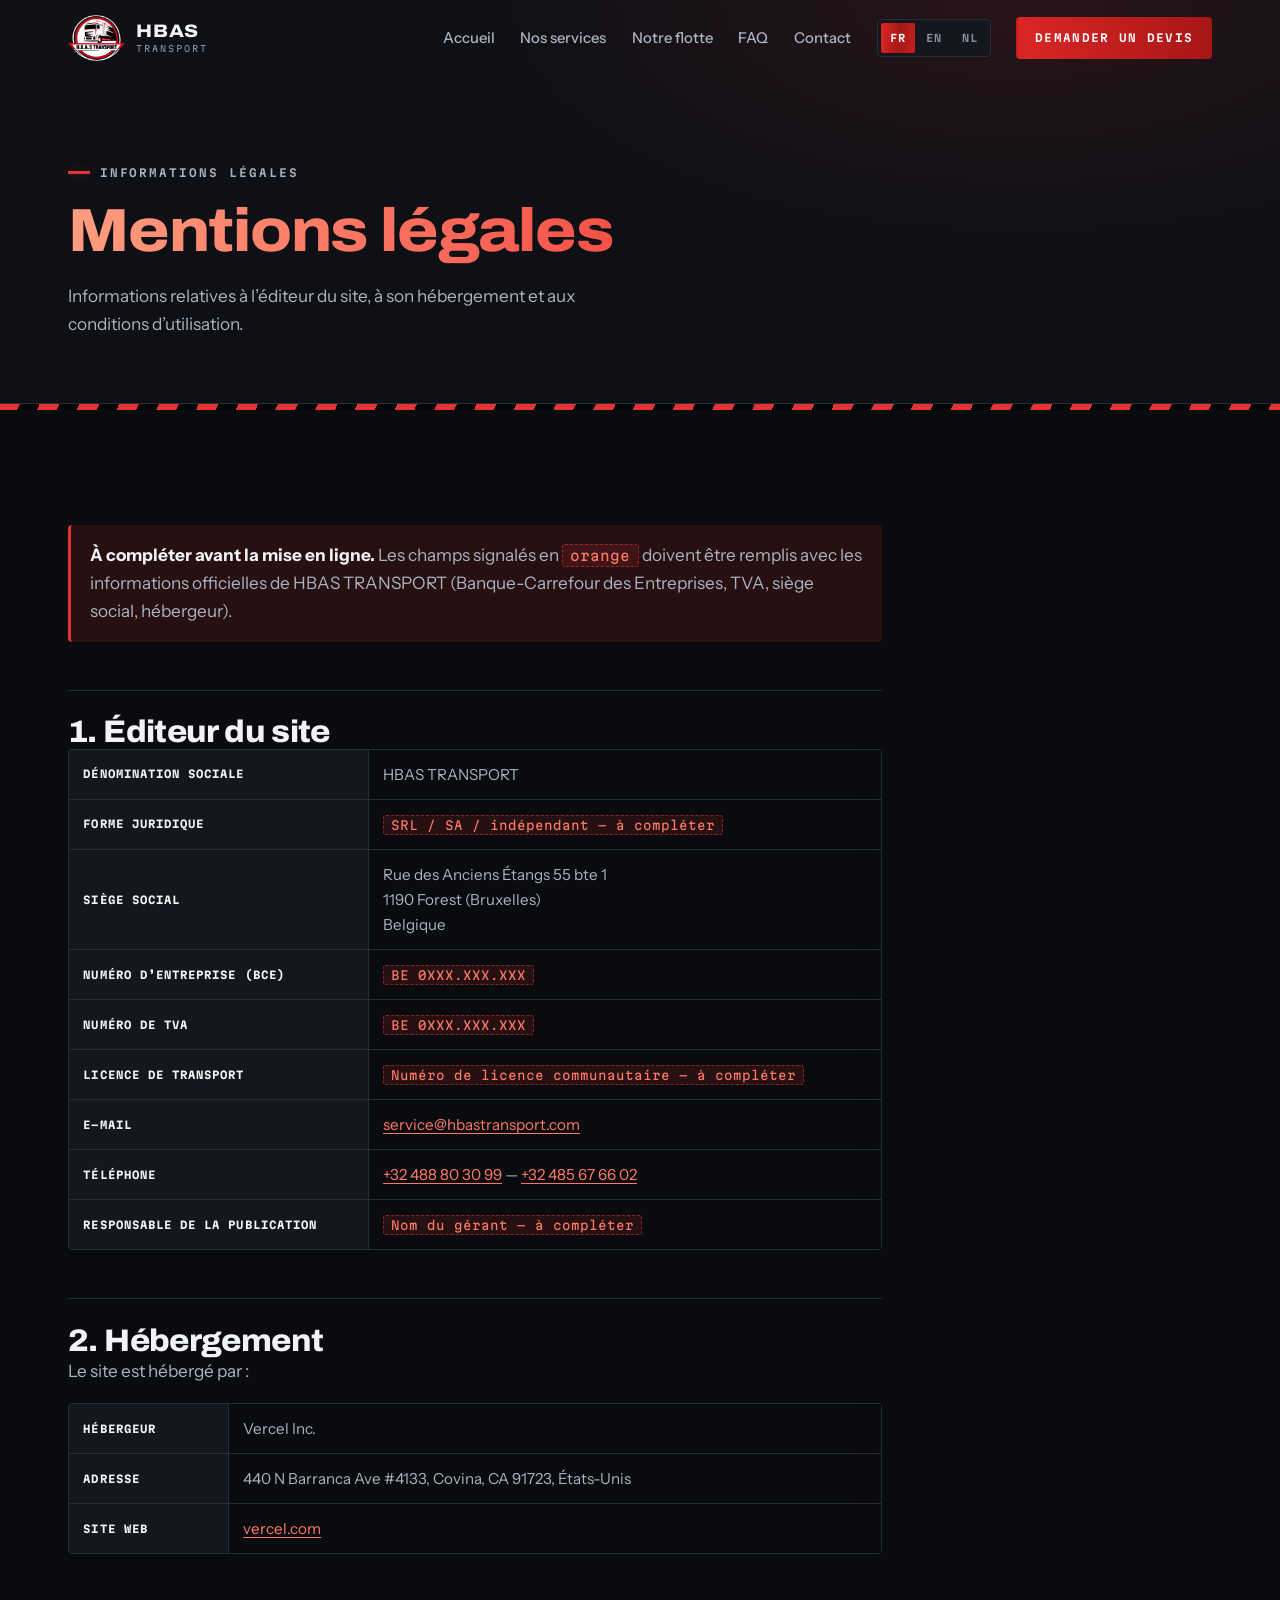
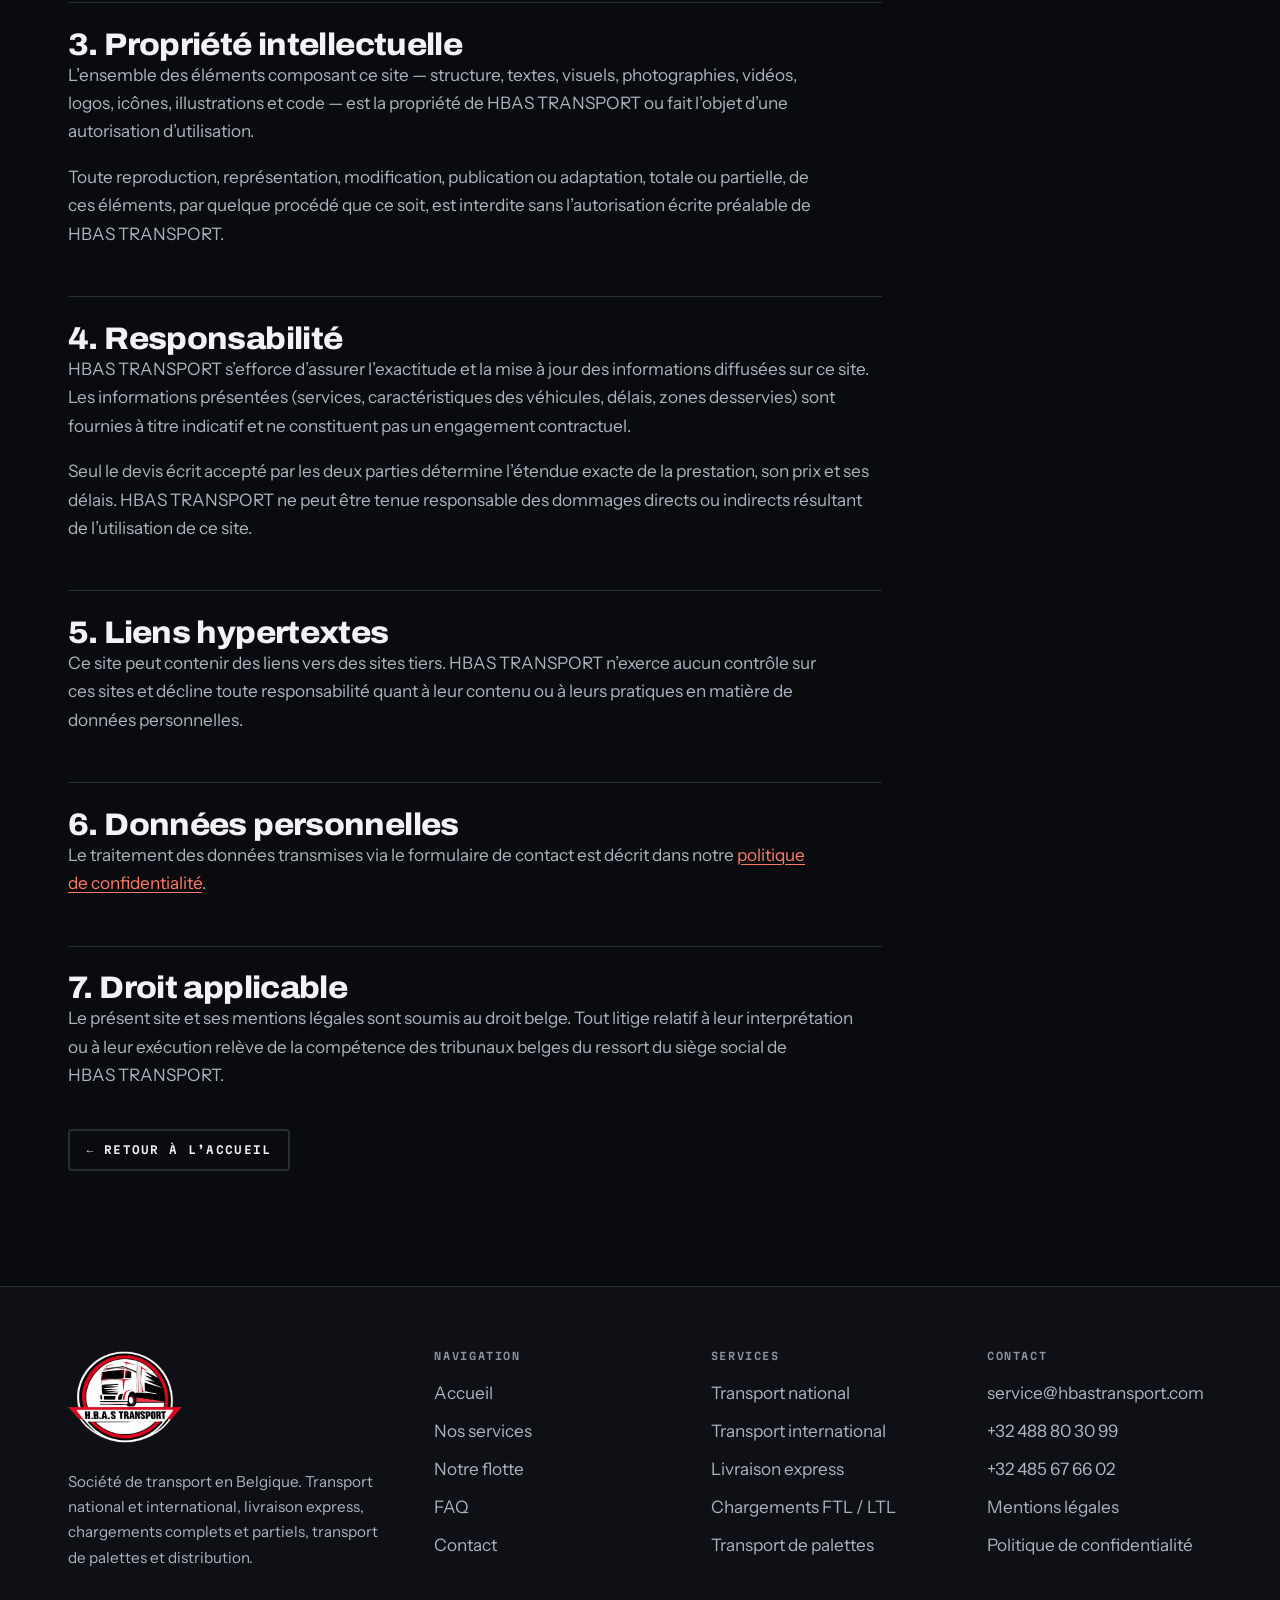
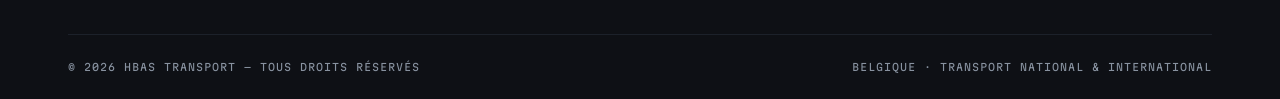
==== commit 9bfc78a8: "Site trilingue : français, anglais, néerlandais Le site existe désormais en trois langues, à des URL" ====
--- a/mentions-legales.html
+++ b/mentions-legales.html
@@ -7,6 +7,10 @@
 <meta name="description" content="Mentions légales du site de HBAS TRANSPORT : éditeur, hébergeur, propriété intellectuelle et responsabilité.">
 <meta name="robots" content="index, follow">
 <link rel="canonical" href="https://hbastransport.com/mentions-legales.html">
+<link rel="alternate" hreflang="fr" href="https://hbastransport.com/mentions-legales.html">
+<link rel="alternate" hreflang="en" href="https://hbastransport.com/en/legal-notice.html">
+<link rel="alternate" hreflang="nl" href="https://hbastransport.com/nl/juridische-vermeldingen.html">
+<link rel="alternate" hreflang="x-default" href="https://hbastransport.com/mentions-legales.html">
 <meta name="theme-color" content="#0A0B0E">
 <link rel="icon" href="assets/img/favicon-32.png" sizes="32x32" type="image/png">
 <link rel="icon" href="assets/img/favicon-180.png" sizes="180x180" type="image/png">
@@ -44,6 +48,11 @@
         <li><a class="nav__link" href="index.html#faq">FAQ</a></li>
         <li><a class="nav__link" href="index.html#contact">Contact</a></li>
       </ul>
+      <div class="lang" role="group" aria-label="Langue du site">
+        <a href="/mentions-legales.html" hreflang="fr" lang="fr" aria-current="true">FR</a>
+        <a href="/en/legal-notice.html" hreflang="en" lang="en">EN</a>
+        <a href="/nl/juridische-vermeldingen.html" hreflang="nl" lang="nl">NL</a>
+      </div>
       <a class="btn btn--hi btn--sm" href="index.html#contact">Demander un devis</a>
     </nav>
   </div>
--- a/assets/css/styles.css
+++ b/assets/css/styles.css
@@ -343,6 +343,24 @@
 }
 .nav__link:hover, .nav__link[aria-current="true"] { color: var(--txt); }
 .nav__link:hover::after, .nav__link[aria-current="true"]::after { right: 0; }
+
+/* Sélecteur de langue — trois codes courts, la langue active en évidence */
+.lang { display: inline-flex; gap: 2px; padding: 3px; flex: none;
+        background: var(--surface); border: 1px solid var(--line); border-radius: var(--radius); }
+.lang a {
+  display: grid; place-items: center; min-width: 34px; min-height: 30px;
+  font-family: var(--mono); font-size: .64rem; font-weight: 600; letter-spacing: .08em;
+  color: var(--txt-3); text-decoration: none; border-radius: 2px;
+  transition: color .2s var(--ease), background-color .2s var(--ease);
+}
+.lang a:hover { color: var(--txt); background: var(--surface-2); }
+.lang a[aria-current="true"] { color: #fff; background-image: var(--grad-fill); }
+
+@media (max-width: 940px) {
+  .lang { width: 100%; margin-top: 1.2rem; justify-content: stretch; }
+  .lang a { flex: 1; min-height: 42px; font-size: .74rem; }
+  .nav .lang + .btn { margin-top: .6rem; }
+}
 
 .nav-toggle {
   display: none; margin-left: auto;
